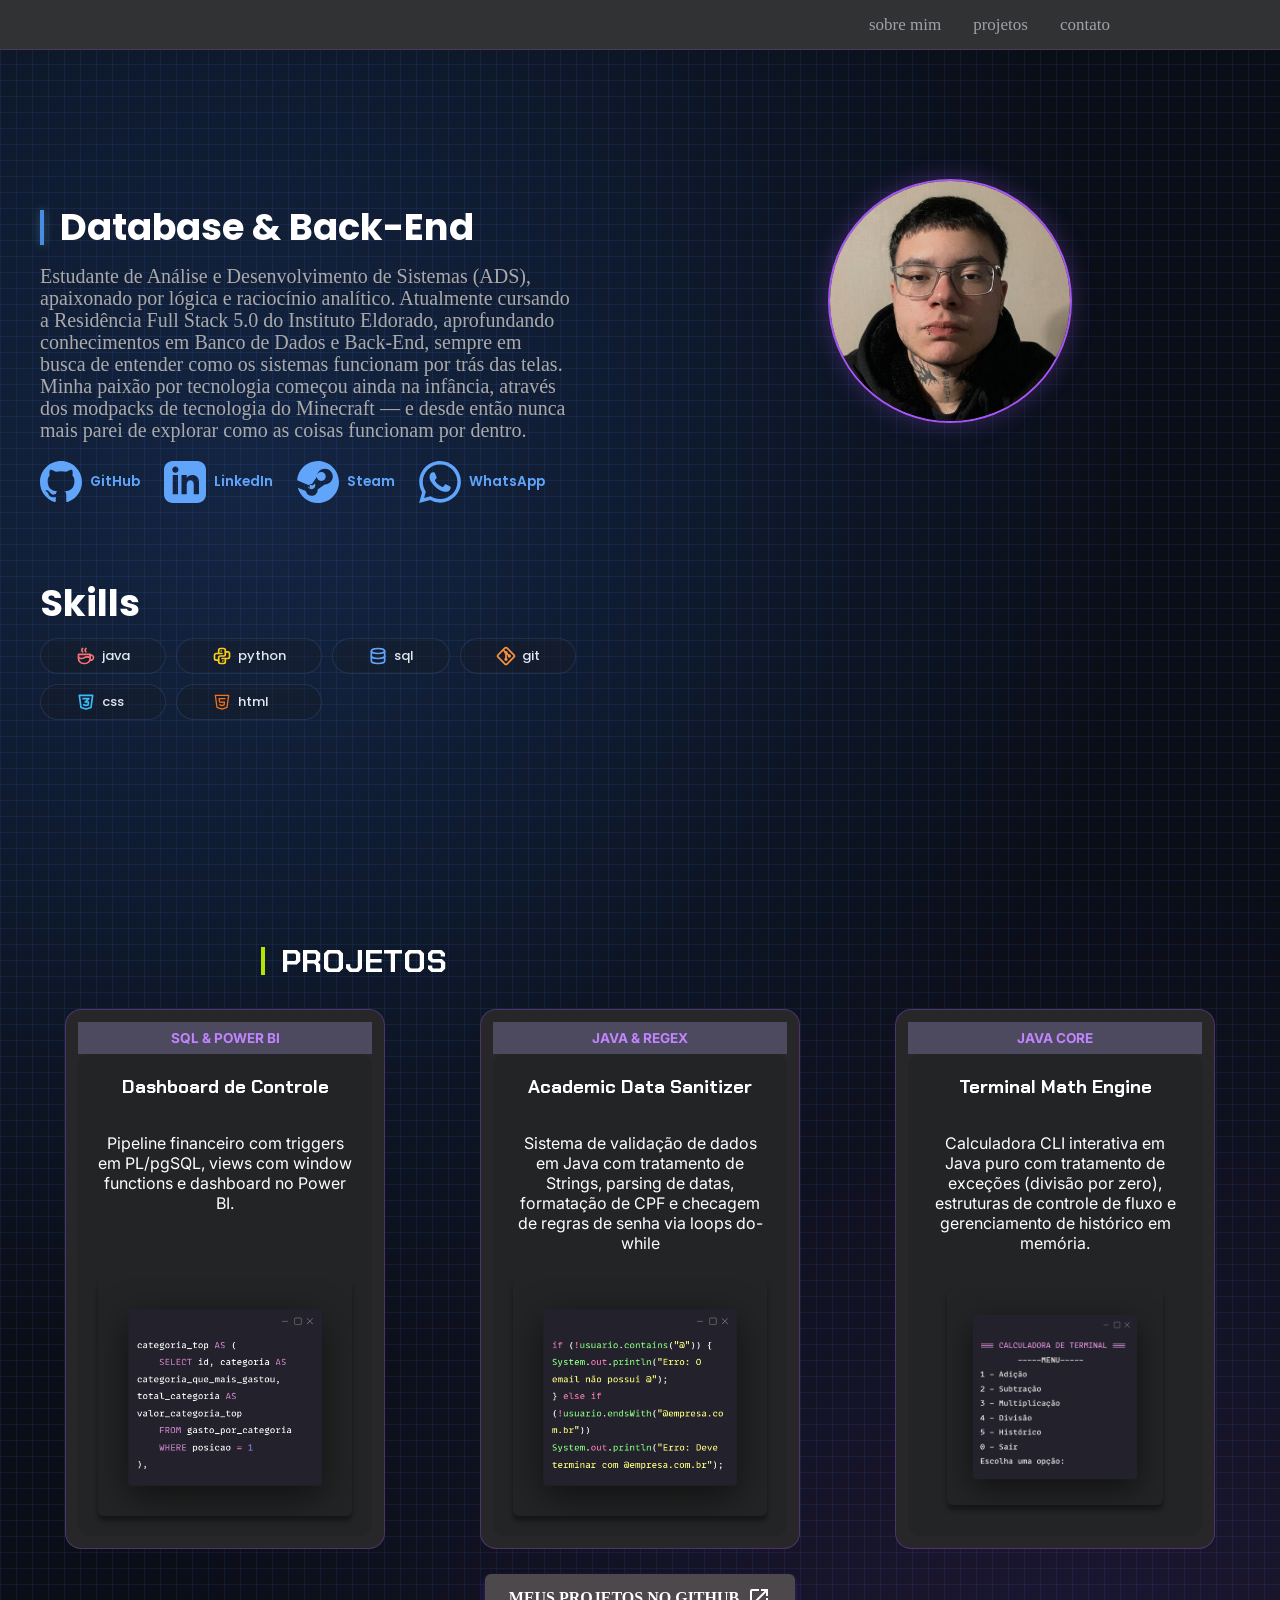
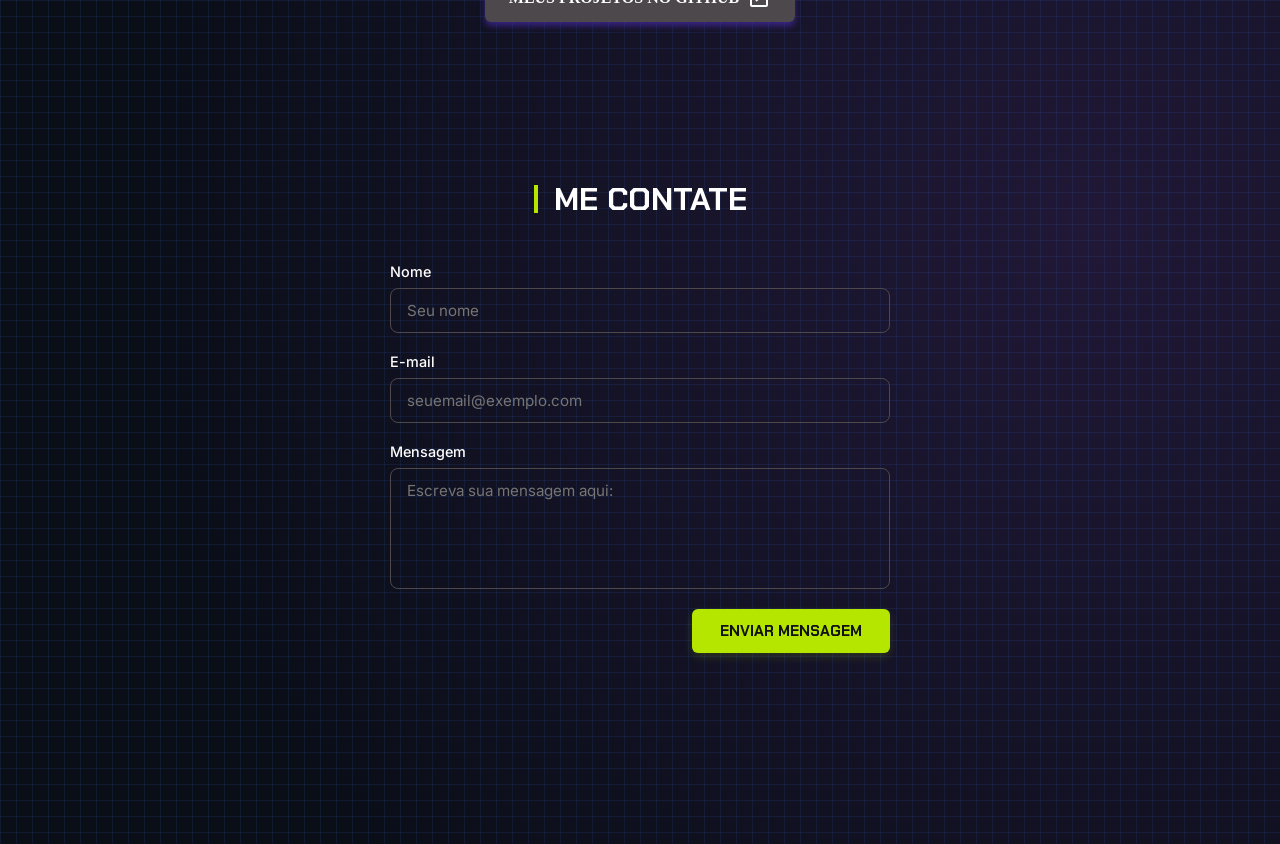
==== index.html @ 0ed7d88e "skillsv2" ====
<!DOCTYPE html>
<html lang="pt-br">

<head>
    <meta charset="UTF-8">
    <link rel="stylesheet" href="index.css">
    <meta name="viewport" content="width=device-width, initial-scale=1.0">
    <title>Portfólio | Sebastian Santa Maria</title>
    <link rel="stylesheet"
        href="https://fonts.googleapis.com/css2?family=Material+Symbols+Outlined:opsz,wght,FILL,GRAD@20..48,100..700,0..1,-50..200" />
</head>

<body>
    <header class="menu">
        <nav class="menu-links">
            <a href="#sobremim" class="menu-item">sobre mim</a>
            <a href="#projetos" class="menu-item">projetos</a>
            <a href="#contato" class="menu-item">contato</a>
        </nav>
    </header>

    <main>
        <section id="sobremim" class="info">
            <div class="subtitulo">
                <h1>Database & Back-End</h1>
                <p class="info-contem">Estudante de Análise e Desenvolvimento de Sistemas (ADS), apaixonado por lógica e
                    raciocínio analítico. Atualmente cursando a Residência Full Stack 5.0 do Instituto Eldorado,
                    aprofundando conhecimentos em Banco de Dados e Back-End, sempre em busca de entender como os
                    sistemas funcionam por trás das telas. Minha paixão por tecnologia começou ainda na infância,
                    através dos modpacks de tecnologia do Minecraft — e desde então nunca mais parei de explorar como as
                    coisas funcionam por dentro.</p>
            </div>

            <div class="redess">
                <a href="https://github.com/sebstt7" target="_blank" class="redes-active">
                    <svg class="icone-redes" viewBox="0 0 24 24" fill="#60a5fa">
                        <path
                            d="M12 0C5.37 0 0 5.37 0 12c0 5.31 3.435 9.795 8.205 11.385.6.105.825-.255.825-.57 0-.285-.015-1.23-.015-2.235-3.015.555-3.795-.735-4.035-1.41-.135-.345-.72-1.41-1.23-1.695-.42-.225-1.02-.78-.015-.795.945-.015 1.62.87 1.845 1.23 1.08 1.815 2.805 1.305 3.495.99.105-.78.42-1.305.765-1.605-2.67-.3-5.46-1.335-5.46-5.925 0-1.305.465-2.385 1.23-3.225-.12-.3-.54-1.53.12-3.18 0 0 1.005-.315 3.3 1.23.96-.27 1.98-.405 3-.405s2.04.135 3 .405c2.295-1.56 3.3-1.23 3.3-1.23.66 1.65.24 2.88.12 3.18.765.84 1.23 1.905 1.23 3.225 0 4.605-2.805 5.625-5.475 5.925.435.375.81 1.095.81 2.22 0 1.605-.015 2.895-.015 3.3 0 .315.225.69.825.57A12.02 12.02 0 0024 12c0-6.63-5.37-12-12-12z" />
                    </svg>
                    <span>GitHub</span>
                </a>

                <a href="https://www.linkedin.com/in/sebstt7/" target="_blank" class="redes">
                    <svg class="icone-redes" viewBox="0 0 24 24" fill="#60a5fa">
                        <path
                            d="M19 0h-14c-2.761 0-5 2.239-5 5v14c0 2.761 2.239 5 5 5h14c2.762 0 5-2.239 5-5v-14c0-2.761-2.238-5-5-5zm-11 19h-3v-11h3v11zm-1.5-12.268c-.966 0-1.75-.79-1.75-1.764s.784-1.764 1.75-1.764 1.75.79 1.75 1.764-.783 1.764-1.75 1.764zm13.5 12.268h-3v-5.604c0-3.368-4-3.113-4 0v5.604h-3v-11h3v1.765c1.396-2.586 7-2.777 7 2.476v6.759z" />
                    </svg>
                    <span>LinkedIn</span>
                </a>

                <a href="https://steamcommunity.com/id/sebstt7/" target="_blank" class="redes">
                    <svg class="icone-redes" viewBox="0 0 24 24" fill="#60a5fa">
                        <path <path
                            d="M11.979 0C5.678 0 .511 4.86.022 11.037l6.432 2.658c.545-.371 1.203-.59 1.912-.59.063 0 .125.004.188.006l2.861-4.142V8.91c0-2.495 2.028-4.524 4.524-4.524 2.494 0 4.524 2.029 4.524 4.524s-2.03 4.524-4.524 4.524h-.105l-4.076 2.911c0 .052.005.105.005.159 0 1.875-1.515 3.396-3.39 3.396-1.635 0-3.016-1.173-3.331-2.727L.436 15.27C1.862 20.307 6.486 24 11.979 24c6.627 0 12-5.373 12-12s-5.373-12-12-12zm-4.512 15.228l-1.433-.593c.272.58.744 1.034 1.341 1.28 1.157.477 2.483-.068 2.96-1.226.241-.582.217-1.223-.021-1.772l-.001.001c-.328.468-.838.804-1.428.928-.589.124-1.198-.013-1.688-.363-.122.58-.024 1.21.27 1.745zm8.957-6.318c0-1.41-1.144-2.554-2.554-2.554s-2.554 1.144-2.554 2.554 1.144 2.554 2.554 2.554 2.554-1.144 2.554-2.554z" />
                    </svg>
                    <span>Steam</span>
                </a>

                <a href="https://wa.me/5551989930416?text=Ol%C3%A1!%20Vi%20seu%20portf%C3%B3lio%20e%20gostaria%20de%20conversar"
                    target="_blank" class="redes">
                    <svg class="icone-redes" viewBox="0 0 24 24" fill="#60a5fa">
                        <path
                            d="M.057 24l1.687-6.163c-1.041-1.804-1.588-3.849-1.587-5.946.003-6.556 5.338-11.891 11.893-11.891 3.181.001 6.167 1.24 8.413 3.488 2.245 2.248 3.481 5.236 3.48 8.414-.003 6.557-5.338 11.892-11.893 11.892-1.99-.001-3.951-.5-5.688-1.448l-6.305 1.654zm6.597-3.807c1.676.995 3.276 1.591 5.392 1.592 5.448 0 9.886-4.434 9.889-9.885.002-5.462-4.415-9.89-9.881-9.892-5.452 0-9.887 4.434-9.889 9.884-.001 2.225.651 3.891 1.746 5.634l-.999 3.648 3.742-.981zm11.387-5.464c-.074-.124-.272-.198-.57-.347-.297-.149-1.758-.868-2.031-.967-.272-.099-.47-.149-.669.149-.198.297-.768.967-.941 1.165-.173.198-.347.223-.644.074-.297-.149-1.255-.462-2.39-1.475-.883-.788-1.48-1.761-1.653-2.059-.173-.297-.018-.458.13-.606.134-.133.297-.347.446-.521.151-.172.2-.296.3-.495.099-.198.05-.372-.025-.521-.075-.148-.669-1.611-.916-2.206-.242-.579-.487-.501-.669-.51l-.57-.01c-.198 0-.52.074-.792.372s-1.04 1.016-1.04 2.479 1.065 2.876 1.213 3.074c.149.198 2.095 3.2 5.076 4.487.709.306 1.263.489 1.694.626.712.226 1.36.194 1.872.118.571-.085 1.758-.719 2.006-1.413.248-.695.248-1.29.173-1.414z" />
                    </svg>
                    <span>WhatsApp</span>
                </a>
            </div>
        </section>

        <section class="perfil-container">
            <img src="img/perfil.jpeg" alt="foto de perfil" class="foto-perfil">
        </section>



        <section class="skills-container">
            <div class="skills-wrapper">
                <h1 class="skills-titulo">Skills</h1>
                <div class="icons-skills">
                    <div class="skill-card">
                        <svg class="icon-skill icon-java" xmlns="http://www.w3.org/2000/svg" width="24" height="24"
                            viewBox="0 0 24 24" fill="none" stroke="currentColor" stroke-width="2"
                            stroke-linecap="round" stroke-linejoin="round">
                            <path stroke="none" d="M0 0h24v24H0z" fill="none" />
                            <path
                                d="M3 14c.83 .642 2.077 1.017 3.5 1c1.423 .017 2.67 -.358 3.5 -1c.83 -.642 2.077 -1.017 3.5 -1c1.423 -.017 2.67 .358 3.5 1" />
                            <path d="M8 3a2.4 2.4 0 0 0 -1 2a2.4 2.4 0 0 0 1 2" />
                            <path d="M12 3a2.4 2.4 0 0 0 -1 2a2.4 2.4 0 0 0 1 2" />
                            <path d="M3 10h14v5a6 6 0 0 1 -6 6h-2a6 6 0 0 1 -6 -6v-5" />
                            <path d="M16.746 16.726a3 3 0 1 0 .252 -5.555" />
                        </svg>
                        <span class="skill-nome">java</span>
                    </div>

                    <div class="skill-card">
                        <svg class="icon-skill icon-python" xmlns="http://www.w3.org/2000/svg" width="24" height="24"
                            viewBox="0 0 24 24" fill="none" stroke="currentColor" stroke-width="2"
                            stroke-linecap="round" stroke-linejoin="round">
                            <path stroke="none" d="M0 0h24v24H0z" fill="none" />
                            <path d="M12 9h-7a2 2 0 0 0 -2 2v4a2 2 0 0 0 2 2h3" />
                            <path d="M12 15h7a2 2 0 0 0 2 -2v-4a2 2 0 0 0 -2 -2h-3" />
                            <path
                                d="M8 9v-4a2 2 0 0 1 2 -2h4a2 2 0 0 1 2 2v5a2 2 0 0 1 -2 2h-4a2 2 0 0 0 -2 2v5a2 2 0 0 0 2 2h4a2 2 0 0 0 2 -2v-4" />
                            <path d="M11 6l0 .01" />
                            <path d="M13 18l0 .01" />
                        </svg>
                        <span class="skill-nome">python</span>
                    </div>

                    <div class="skill-card">
                        <svg class="icon-skill icon-sql" xmlns="http://www.w3.org/2000/svg" width="24" height="24"
                            viewBox="0 0 24 24" fill="none" stroke="currentColor" stroke-width="2"
                            stroke-linecap="round" stroke-linejoin="round">
                            <path stroke="none" d="M0 0h24v24H0z" fill="none" />
                            <path d="M4 6a8 3 0 1 0 16 0a8 3 0 1 0 -16 0" />
                            <path d="M4 6v6a8 3 0 0 0 16 0v-6" />
                            <path d="M4 12v6a8 3 0 0 0 16 0v-6" />
                        </svg>
                        <span class="skill-nome">sql</span>
                    </div>

                    <div class="skill-card">
                        <svg class="icon-skill icon-git" xmlns="http://www.w3.org/2000/svg" width="24" height="24"
                            viewBox="0 0 24 24" fill="none" stroke="currentColor" stroke-width="2"
                            stroke-linecap="round" stroke-linejoin="round">
                            <path stroke="none" d="M0 0h24v24H0z" fill="none" />
                            <path d="M15 12a1 1 0 1 0 2 0a1 1 0 1 0 -2 0" />
                            <path d="M11 8a1 1 0 1 0 2 0a1 1 0 1 0 -2 0" />
                            <path d="M11 16a1 1 0 1 0 2 0a1 1 0 1 0 -2 0" />
                            <path d="M12 15v-6" />
                            <path d="M15 11l-2 -2" />
                            <path d="M11 7l-1.9 -1.9" />
                            <path
                                d="M13.446 2.6l7.955 7.954a2.045 2.045 0 0 1 0 2.892l-7.955 7.955a2.045 2.045 0 0 1 -2.892 0l-7.955 -7.955a2.045 2.045 0 0 1 0 -2.892l7.955 -7.955a2.045 2.045 0 0 1 2.892 0" />
                        </svg>
                        <span class="skill-nome">git</span>
                    </div>

                    <div class="skill-card">
                        <svg class="icon-skill icon-css" xmlns="http://www.w3.org/2000/svg" width="24" height="24"
                            viewBox="0 0 24 24" fill="none" stroke="currentColor" stroke-width="2"
                            stroke-linecap="round" stroke-linejoin="round">
                            <path stroke="none" d="M0 0h24v24H0z" fill="none" />
                            <path d="M20 4l-2 14.5l-6 2l-6 -2l-2 -14.5l16 0" />
                            <path d="M8.5 8h7l-4.5 4h4l-.5 3.5l-2.5 .75l-2.5 -.75l-.1 -.5" />
                        </svg>
                        <span class="skill-nome">css</span>
                    </div>

                    <div class="skill-card">
                        <svg class="icon-skill icon-html" xmlns="http://www.w3.org/2000/svg" width="24" height="24"
                            viewBox="0 0 24 24" fill="none" stroke="currentColor" stroke-width="1.5"
                            stroke-linecap="round" stroke-linejoin="round">
                            <path stroke="none" d="M0 0h24v24H0z" fill="none" />
                            <path d="M20 4l-2 14.5l-6 2l-6 -2l-2 -14.5l16 0" />
                            <path d="M15.5 8h-7l.5 4h6l-.5 3.5l-2.5 .75l-2.5 -.75l-.1 -.5" />
                        </svg>
                        <span class="skill-nome">html</span>
                    </div>
                </div>
            </div>
            </div>
        </section>

    </main>

    <section class="Titulo-total">
        <h2 id="projetos">projetos</h2>
        <section class="Titulo-total">




            <div class="cards-container">

                <div class="card-projeto" tabindex="0">
                    <div class="card-topo">
                        <span class="card-titulo-topo">SQL & POWER BI</span>
                    </div>
                    <div class="card-corpo">
                        <h3>Dashboard de Controle</h3>
                        <p>Pipeline financeiro com triggers em PL/pgSQL, views com window functions e dashboard no Power
                            BI.</p>
                        <img src="img/projeto-sql.png" alt="SQL & Power BI" class="img-card-corpo img-sql">
                    </div>
                </div>

                <div class="card-projeto" tabindex="0">
                    <div class="card-topo">
                        <span class="card-titulo-topo">JAVA & REGEX</span>
                    </div>

                    <div class="card-corpo">
                        <h3>Academic Data Sanitizer</h3>
                        <p>Sistema de validação de dados em Java com tratamento de Strings, parsing de datas, formatação
                            de CPF e checagem de regras de senha via loops do-while</p>
                        <img src="img/javaa.png" alt="cadastro" class="img-card-corpo img-cadastro">
                    </div>
                </div>

                <div class="card-projeto" tabindex="0">
                    <div class="card-topo">
                        <span class="card-titulo-topo">JAVA CORE</span>
                    </div>
                    <div class="card-corpo">
                        <h3>Terminal Math Engine</h3>
                        <p>Calculadora CLI interativa em Java puro com tratamento de exceções (divisão por zero),
                            estruturas de controle de fluxo e gerenciamento de histórico em memória.</p>
                        <img src="img/calculadora.png" alt="Calculadora" class="img-card-corpo img-java">
                    </div>
                </div>
            </div>

            <div class="proGit">
                <a href="https://github.com/sebstt7?tab=repositories" target="_blank">
                    MEUS PROJETOS NO GITHUB
                    <span class="material-symbols-outlined">open_in_new</span>
                </a>
            </div>

            <section class="contato-container">
                <div class="titulo-contato">
                    <h2 id="contato">ME CONTATE</h2>
                </div>
                <form action="https://formspree.io/f/xgawqdew" method="post" class="form-contato">
                    <div class="campo">
                        <label for="nome">Nome</label>
                        <input type="text" id="nome" name="nome" placeholder="Seu nome" required>
                    </div>

                    <div class="campo">
                        <label for="email">E-mail</label>
                        <input type="email" id="email" name="email" placeholder="seuemail@exemplo.com" required>
                    </div>

                    <div class="campo">
                        <label for="mensagem">Mensagem</label>
                        <textarea name="mensagem" id="mensagem" rows="5" placeholder="Escreva sua mensagem aqui: "
                            required></textarea>
                    </div>
                    <button type="submit" class="bnt-enviar">ENVIAR MENSAGEM</button>
                </form>
            </section>
</body>

</html>
---- index.css ----
@import url('https://fonts.googleapis.com/css2?family=Syne+Mono&display=swap');
@import url('https://fonts.googleapis.com/css2?family=Chakra+Petch:wght@700&display=swap');
@import url('https://fonts.googleapis.com/css2?family=Inter:wght@300;400;500;700&display=swap');
@import url('https://fonts.googleapis.com/css2?family=Poppins:wght@300;400;500;600;700&display=swap');


html {
  scroll-behavior: smooth;
}

body {
  background: #0a0e17;
  background-image:
    linear-gradient(rgba(59, 130, 246, 0.10) 1px, transparent 1px),
    linear-gradient(90deg, rgba(59, 130, 246, 0.10) 1px, transparent 1px),
    radial-gradient(circle at 20% 20%, rgba(59, 130, 246, 0.20) 0%, transparent 40%),
    radial-gradient(circle at 85% 75%, rgba(168, 85, 247, 0.14) 0%, transparent 45%);
  background-size: 16px 16px, 16px 16px, cover, cover;
}


/*  NAVBAR / MENU */
.menu {
  width: 100%;
  height: 50px;
  background-color: #313233;
  backdrop-filter: blur(8px);
  border-bottom: 1px solid #a855f733;
  display: flex;
  align-items: center;
  justify-content: flex-end;
  padding-right: 170px;
  box-sizing: border-box;
  position: fixed;
  top: 0;
  left: 0;
  z-index: 1000;
}

.menu-links {
  display: flex;
  gap: 32px;
}

.menu-item {
  color: #a1a1aa;
  text-decoration: none;
  font-size: 17px;
  font-weight: 500;
  transition: color 0.2s ease;
}

.menu-item:hover {
  color: #b4e600;
}

/* INFORMAÇÕES */
.info {
  grid-area: info;
}

.subtitulo {
  display: flex;
  flex-direction: column;
  align-items: flex-start;
  text-align: left;
  color: #ffffff;
}

#sobremim {
  scroll-margin-top: 200px;
}

.subtitulo h1 {
  margin-top: 20px;
  margin-bottom: 0;
  font-family: 'Poppins', sans-serif;
  font-size: 2.3rem;
  display: flex;
  align-items: center;
  gap: 16px;
  font-weight: 700;
}

.subtitulo h1::before {
  content: '';
  display: inline-block;
  width: 4px;
  height: 35px;
  background-color: #478ce6;
  box-shadow: 0 0 10px #80d8ee66;
}

main {
  max-width: 1200px;
  margin: 179px auto 0 auto;
  padding: 0 20px;
  display: grid;
  grid-template-columns: 1fr 1fr;
  grid-template-areas: 
  "info    foto"
  "redess    redess"
  "skills    skills";
  gap: 15px 40px;
  align-items: start;
}

.info-contem {
  margin-top: 10px;
  margin-bottom: 0;
  font-size: 20px;
  line-height: 1.1;
  max-width: 530px;
  color: #aaaaaa;
}

/* Redes Sociais */
.redess {
  grid-area: redess;
  display: flex;
  gap: 24px;
  margin-top: 20px;
  padding-left: 0;
}

.perfil-container {
  grid-area: foto;
  margin-top: 0;
  padding-left: 0;
  display: flex;
  justify-content: center;
}

.foto-perfil {
  width: 240px;
  height: 240px;
  object-fit: cover;
  border-radius: 50%;
  border: 2px solid #a855f7;
  margin-bottom: 0;
  box-shadow: 0 0 25px #a855f74d;
  transition: transform 0.3s ease, box-shadow 0.3s ease;
}

.foto-perfil:hover {
  transform: scale(1.05);
  box-shadow: 0 0 30px #c7933373;
  border-color: #b4e600;
}

.redes,
.redes-active {
  display: flex;
  flex-direction: row;
  align-items: center;
  justify-content: center;
  text-decoration: none;
  gap: 8px;
  color: #60a5fa;
  font-family: 'Poppins', sans-serif;
  font-size: 0.85rem;
  transition: color 0.2s ease, transform 0.2s ease;
  font-weight: 600;
}

.redes:hover,
.redes-active:hover {
  color: #a855f7;
  transform: translateY(-2px);
}

.icone-redes {
  width: 42px;
  height: 42px;
  display: block;
}

/* 4. SEÇÃO SKILLS*/
.skills-container {
  grid-area: skills;
  display: flex;
  justify-content: flex-start;
  margin-top: 40px;
}

.skills-wrapper {
  display: flex;
  flex-direction: column;
  align-items: flex-start;
}

.skills-titulo {
  font-family: 'Poppins', monospace;
  font-size: 2.3rem;
  color: #ffffff;
  margin-bottom: 2px;
  margin-top: 2px;
}

.icons-skills {
  display: grid;
  grid-template-columns: repeat(4, auto);
  gap: 10px;
  align-items: center;
  margin-top: 5px;
}

.skill-card {
  display: flex;
  align-items: center;
  gap: 6px;
  background-color: #1a1b234f;
  border: 1px solid rgba(96, 165, 250, 0.15);
  border-radius: 999px;
  padding: 7px 35px;
  box-sizing: border-box;
  transition: transform 0.25s ease, border-color 0.25s ease;
}

.skill-card:hover {

  transform: translateY(-3px);
  border-color: #60a5fa;
  cursor: pointer;
}

.skill-nome {

  font-size: 13px;
  color: #e2e8f0;
  font-family:'Poppins', sans-serif;
  font-weight: 500;
}

.skill-card:hover {
  transform: translateY(-3px);
  border-color: #60a5fa;
  cursor: pointer;
}

.icon-skill {
  width: 20px;
  height: 20px;
}

.icon-java { color: #f87171; }
.icon-python { color: #facc15; }
.icon-sql { color: #60a5fa; }
.icon-git { color: #fb923c; }
.icon-css { color: #38bdf8; }
.icon-html { color: #f97316; }

/*  PROJETOS & CARDS */
#projetos {
  scroll-margin-top: 185px;
  color: #ffffff;
  font-family: 'Chakra Petch', monospace;
  text-transform: uppercase;
  font-size: 2rem;
  margin-top: 220px;
  margin-left: 20%;
  display: flex;
  align-items: center;
  gap: 16px;
}

#projetos::before {
  content: '';
  display: inline-block;
  width: 4px;
  height: 28px;
  background-color: #b4e600;
}

.cards-container {
  display: flex;
  justify-content: center;
  gap: 95px;
  flex-wrap: wrap;
  width: 100%;
}

.card-projeto {
  flex: 1;
  max-width: 320px;
  min-width: 260px;
  min-height: 420px;
  background-color: #27272a;
  border: 1px solid #a855f74d;
  border-radius: 16px;
  padding: 12px;
  box-sizing: border-box;
  display: flex;
  flex-direction: column;
  transition: transform 0.3s ease, box-shadow 0.3s ease;
  cursor: pointer;
  outline: none;
  position: relative;
  z-index: 1;
}

.card-projeto:hover {
  transform: scale(1.08) translateY(-8px);
  z-index: 10;
  border-color: #b4e600;
  box-shadow: 0 15px 30px rgba(0, 0, 0, 0.6), 0 0 15px rgba(121, 121, 121, 0.4);
}

.card-topo {
  width: 100%;
  padding: 8px 12px;
  box-sizing: border-box;
  display: flex;
  align-items: center;
  justify-content: center;
  background-color: #bdaffc41;
}

.card-titulo-topo {
  color: #c084fc;
  font-family: 'Inter', sans-serif;
  font-size: 0.85rem;
  font-weight: 700;
  text-transform: uppercase;
}

.card-corpo {
  background-color: #232425;
  border-radius: 12px;
  padding: 20px;
  flex: 1;
  color: #ffffff;
  font-family: 'Inter', sans-serif;
  display: flex;
  flex-direction: column;
  align-items: center;
  text-align: center;
}

.img-card-corpo {
  display: block;
  margin: 0 auto;
  width: 100px;
}

.img-sql {
  width: 100%;
  max-width: 280px;
  height: auto;
  object-fit: contain;
  display: block;
  margin: 50px auto 0;
  transform: none;
  border-radius: 6px;
  box-shadow: 0 5px 5px rgba(0, 0, 0, 0.4);
}

.img-java {
  width: 85%;
  max-width: 280px;
  height: auto;
  object-fit: contain;
  display: block;
  margin: 20px auto 0;
  transform: none;
  border-radius: 6px;
  box-shadow: 0 5px 5px rgba(0, 0, 0, 0.4);
}

.img-cadastro {
  width: 100% !important;
  max-width: 280px !important;
  height: auto !important;
  object-fit: contain;
  display: block;
  margin: 10px auto 0 auto;
  border-radius: 6px;
  box-shadow: 0 5px 5px rgba(0, 0, 0, 0.4);
  transform: none;
}

.card-corpo h3 {
  margin-top: 0;
  font-family: 'Chakra Petch', sans-serif;
}

/* Botão GitHub dos Projetos */
.proGit {
  display: flex;
  justify-content: center;
  align-items: center;
  height: 80px;
  text-align: center;
  margin-top: 9px;
}

.proGit a {
  display: inline-flex;
  align-items: center;
  gap: 8px;
  padding: 12px 24px;
  background-color: #4d484b;
  color: #ffffff;
  text-decoration: none;
  font-weight: bold;
  border-radius: 6px;
  transition: transform 0.15s ease, background-color 0.15s ease, box-shadow 0.15s ease;
  box-shadow: 0 4px 6px #4b2eb1a8;
  z-index: 20;
}

.proGit a:hover {
  background-color: #b4e6008e;
  transform: translateY(-2px);
  box-shadow: 0 6px 12px rgba(0, 0, 0, 0.15);
}

.proGit a:active {
  transform: translateY(0) scale(0.96);
  box-shadow: 0 2px 4px rgba(0, 0, 0, 0.1);
}

/* SEÇÃO CONTATO e FORMULÁRIO */
.titulo-contato {
  display: flex;
  justify-content: center;
  margin-top: 14%;
  width: 100%;
  margin-left: 0;
}

.titulo-contato h2 {
  font-family: 'Chakra Petch', monospace;
  margin-bottom: 3px;
  color: #ffffff;
  font-size: 2rem;
  display: flex;
  align-items: center;
  gap: 16px;
}

.titulo-contato h2::before {
  content: '';
  display: inline-block;
  width: 4px;
  height: 28px;
  background-color: #b4e600;
}

.contato-container {
  margin-top: 0;
  margin-left: 0;
  transform: translateY(-63px);
  padding-bottom: 80px;
  display: flex;
  flex-direction: column;
  text-align: left;
  align-items: center;
}

.form-contato {
  display: flex;
  flex-direction: column;
  gap: 20px;
  width: 100%;
  max-width: 500px;
  padding: 0 20px;
  margin: 40px;
}

.campo {
  display: flex;
  flex-direction: column;
  gap: 8px;
}

.campo label {
  color: #ffffff;
  font-family: 'Inter', sans-serif;
  font-size: 0.9rem;
  font-weight: 500;
}

.campo input,
.campo textarea {
  width: 100%;
  background-color: transparent;
  border: 1px solid #4d484b;
  border-radius: 8px;
  padding: 12px 16px;
  color: #ffffff;
  font-family: 'Inter', sans-serif;
  font-size: 0.95rem;
  box-sizing: border-box;
  outline: none;
  transition: border-color 0.2s ease, box-shadow 0.2s ease;
}

.campo input:focus,
.campo textarea:focus {
  border-color: #7f00e6;
  box-shadow: 0 0 8px rgba(180, 230, 0, 0.25);
}

.campo textarea {
  resize: none;
}

.bnt-enviar {
  align-self: flex-end;
  padding: 12px 28px;
  background-color: #b4e600;
  color: #121212;
  font-family: 'Chakra Petch', monospace;
  font-size: 0.95rem;
  font-weight: bold;
  border: none;
  border-radius: 6px;
  cursor: pointer;
  transition: transform 0.15s ease, background-color 0.15s ease, box-shadow 0.15s ease;
  box-shadow: 0 4px 10px rgba(180, 230, 0, 0.15);
}

.bnt-enviar:hover {
  background-color: #c8fd00;
  transform: translateY(-2px);
  box-shadow: 0 6px 14px rgba(180, 230, 0, 0.3);
}

.bnt-enviar:active {
  transform: translateY(0) scale(0.97);
}
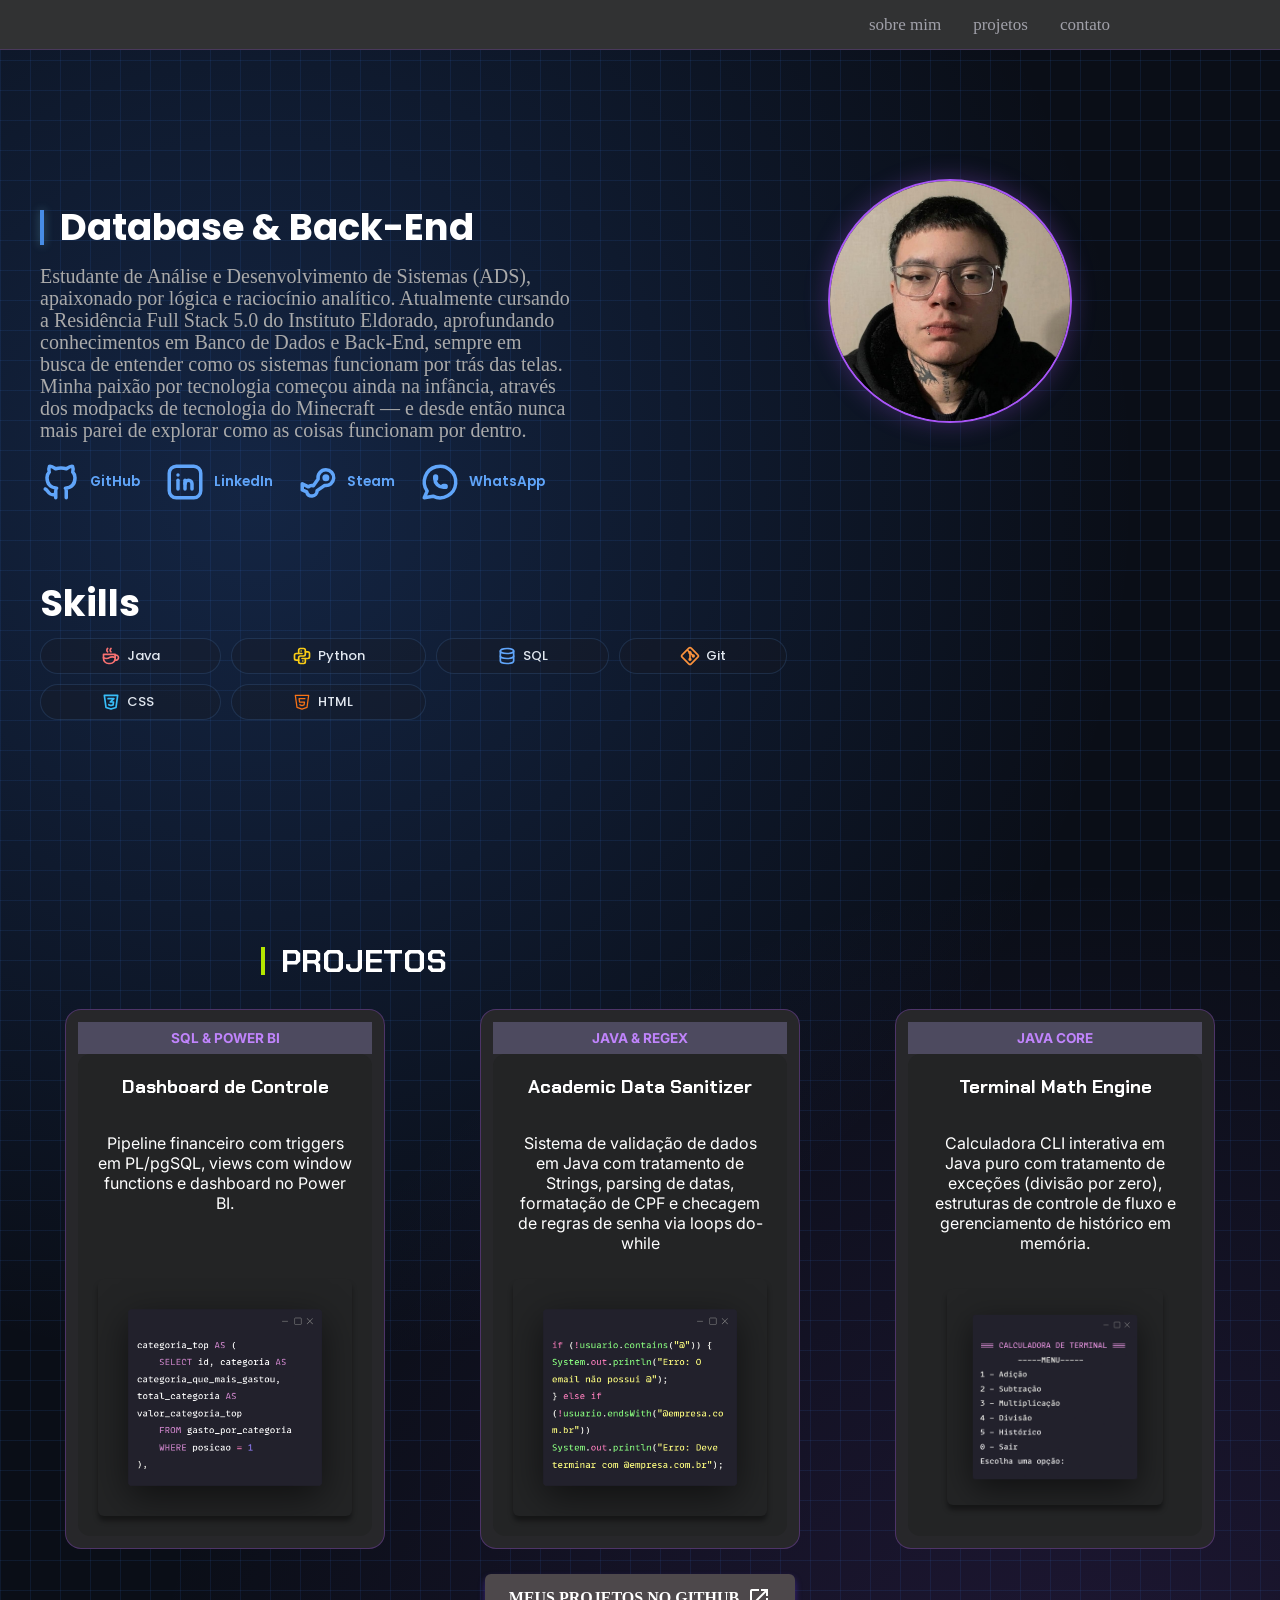
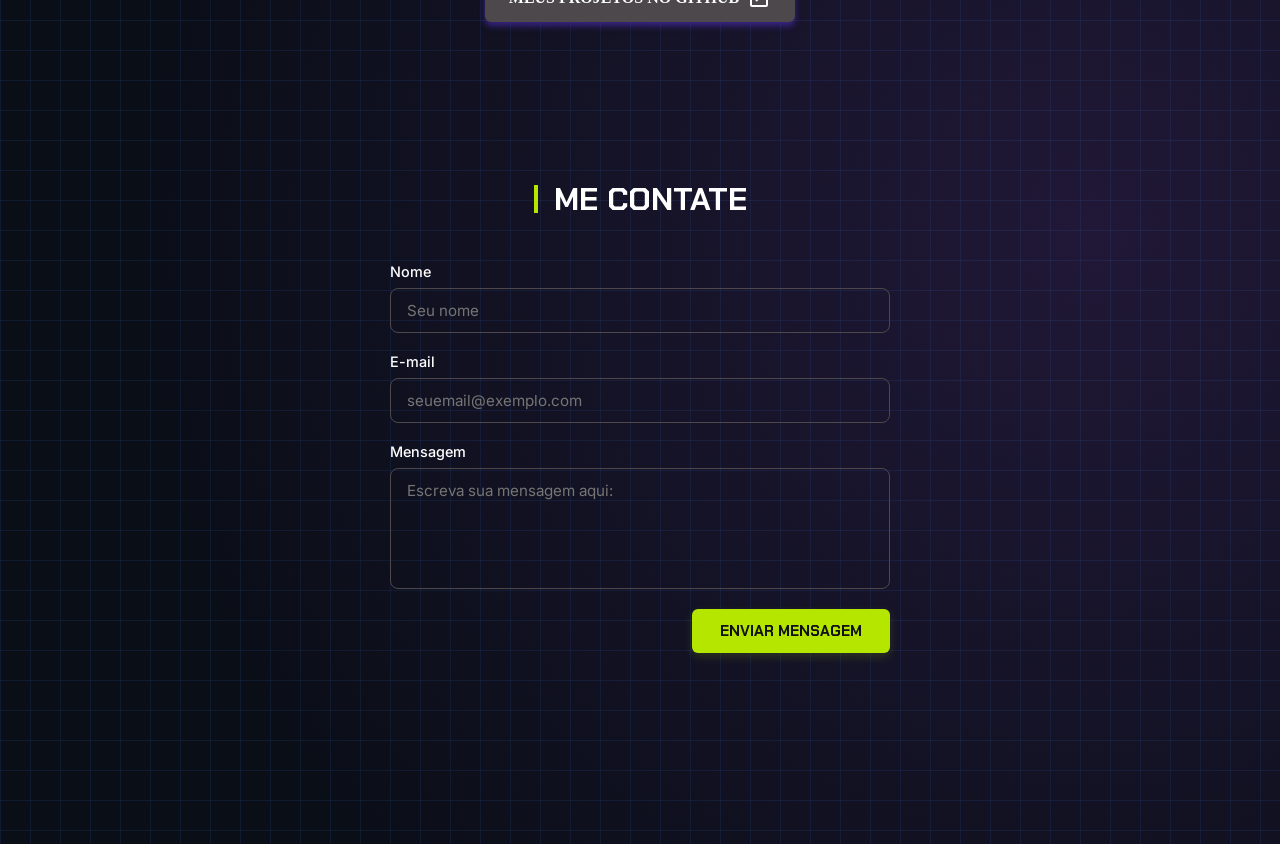
==== commit a21f21c6: "corv4" ====
--- a/index.html
+++ b/index.html
@@ -33,34 +33,52 @@
 
             <div class="redess">
                 <a href="https://github.com/sebstt7" target="_blank" class="redes-active">
-                    <svg class="icone-redes" viewBox="0 0 24 24" fill="#60a5fa">
+                    <svg class="icone-redes" xmlns="http://www.w3.org/2000/svg" width="24" height="24"
+                        viewBox="0 0 24 24" fill="none" stroke="currentColor" stroke-width="2" stroke-linecap="round"
+                        stroke-linejoin="round" class="icon icon-tabler icons-tabler-outline icon-tabler-brand-github">
+                        <path stroke="none" d="M0 0h24v24H0z" fill="none" />
                         <path
-                            d="M12 0C5.37 0 0 5.37 0 12c0 5.31 3.435 9.795 8.205 11.385.6.105.825-.255.825-.57 0-.285-.015-1.23-.015-2.235-3.015.555-3.795-.735-4.035-1.41-.135-.345-.72-1.41-1.23-1.695-.42-.225-1.02-.78-.015-.795.945-.015 1.62.87 1.845 1.23 1.08 1.815 2.805 1.305 3.495.99.105-.78.42-1.305.765-1.605-2.67-.3-5.46-1.335-5.46-5.925 0-1.305.465-2.385 1.23-3.225-.12-.3-.54-1.53.12-3.18 0 0 1.005-.315 3.3 1.23.96-.27 1.98-.405 3-.405s2.04.135 3 .405c2.295-1.56 3.3-1.23 3.3-1.23.66 1.65.24 2.88.12 3.18.765.84 1.23 1.905 1.23 3.225 0 4.605-2.805 5.625-5.475 5.925.435.375.81 1.095.81 2.22 0 1.605-.015 2.895-.015 3.3 0 .315.225.69.825.57A12.02 12.02 0 0024 12c0-6.63-5.37-12-12-12z" />
+                            d="M9 19c-4.3 1.4 -4.3 -2.5 -6 -3m12 5v-3.5c0 -1 .1 -1.4 -.5 -2c2.8 -.3 5.5 -1.4 5.5 -6a4.6 4.6 0 0 0 -1.3 -3.2a4.2 4.2 0 0 0 -.1 -3.2s-1.1 -.3 -3.5 1.3a12.3 12.3 0 0 0 -6.2 0c-2.4 -1.6 -3.5 -1.3 -3.5 -1.3a4.2 4.2 0 0 0 -.1 3.2a4.6 4.6 0 0 0 -1.3 3.2c0 4.6 2.7 5.7 5.5 6c-.6 .6 -.6 1.2 -.5 2v3.5" />
                     </svg>
                     <span>GitHub</span>
                 </a>
 
                 <a href="https://www.linkedin.com/in/sebstt7/" target="_blank" class="redes">
-                    <svg class="icone-redes" viewBox="0 0 24 24" fill="#60a5fa">
+                    <svg class="icone-redes" xmlns="http://www.w3.org/2000/svg" width="24" height="24"
+                        viewBox="0 0 24 24" fill="none" stroke="currentColor" stroke-width="2" stroke-linecap="round"
+                        stroke-linejoin="round"
+                        class="icon icon-tabler icons-tabler-outline icon-tabler-brand-linkedin">
+                        <path stroke="none" d="M0 0h24v24H0z" fill="none" />
+                        <path d="M8 11v5" />
+                        <path d="M8 8v.01" />
+                        <path d="M12 16v-5" />
+                        <path d="M16 16v-3a2 2 0 1 0 -4 0" />
+                        <path d="M3 7a4 4 0 0 1 4 -4h10a4 4 0 0 1 4 4v10a4 4 0 0 1 -4 4h-10a4 4 0 0 1 -4 -4l0 -10" />
+                    </svg>
+                    <span>LinkedIn</span>
+                </a>
+
+                <a href="https://steamcommunity.com/id/sebstt7/" target="_blank" class="redes">
+                    <svg class="icone-redes" xmlns="http://www.w3.org/2000/svg" width="24" height="24"
+                        viewBox="0 0 24 24" fill="none" stroke="currentColor" stroke-width="2" stroke-linecap="round"
+                        stroke-linejoin="round" class="icon icon-tabler icons-tabler-outline icon-tabler-brand-steam">
+                        <path stroke="none" d="M0 0h24v24H0z" fill="none" />
                         <path
-                            d="M19 0h-14c-2.761 0-5 2.239-5 5v14c0 2.761 2.239 5 5 5h14c2.762 0 5-2.239 5-5v-14c0-2.761-2.238-5-5-5zm-11 19h-3v-11h3v11zm-1.5-12.268c-.966 0-1.75-.79-1.75-1.764s.784-1.764 1.75-1.764 1.75.79 1.75 1.764-.783 1.764-1.75 1.764zm13.5 12.268h-3v-5.604c0-3.368-4-3.113-4 0v5.604h-3v-11h3v1.765c1.396-2.586 7-2.777 7 2.476v6.759z" />
-                    </svg>
-                    <span>LinkedIn</span>
-                </a>
-
-                <a href="https://steamcommunity.com/id/sebstt7/" target="_blank" class="redes">
-                    <svg class="icone-redes" viewBox="0 0 24 24" fill="#60a5fa">
-                        <path <path
-                            d="M11.979 0C5.678 0 .511 4.86.022 11.037l6.432 2.658c.545-.371 1.203-.59 1.912-.59.063 0 .125.004.188.006l2.861-4.142V8.91c0-2.495 2.028-4.524 4.524-4.524 2.494 0 4.524 2.029 4.524 4.524s-2.03 4.524-4.524 4.524h-.105l-4.076 2.911c0 .052.005.105.005.159 0 1.875-1.515 3.396-3.39 3.396-1.635 0-3.016-1.173-3.331-2.727L.436 15.27C1.862 20.307 6.486 24 11.979 24c6.627 0 12-5.373 12-12s-5.373-12-12-12zm-4.512 15.228l-1.433-.593c.272.58.744 1.034 1.341 1.28 1.157.477 2.483-.068 2.96-1.226.241-.582.217-1.223-.021-1.772l-.001.001c-.328.468-.838.804-1.428.928-.589.124-1.198-.013-1.688-.363-.122.58-.024 1.21.27 1.745zm8.957-6.318c0-1.41-1.144-2.554-2.554-2.554s-2.554 1.144-2.554 2.554 1.144 2.554 2.554 2.554 2.554-1.144 2.554-2.554z" />
+                            d="M16.5 5a4.5 4.5 0 1 1 -.653 8.953l-4.347 3.009l0 .038a3 3 0 0 1 -2.824 3l-.176 0a3 3 0 0 1 -2.94 -2.402l-2.56 -1.098v-3.5l3.51 1.755a2.989 2.989 0 0 1 2.834 -.635l2.727 -3.818a4.5 4.5 0 0 1 4.429 -5.302" />
+                        <path d="M15.5 9.5a1 1 0 1 0 2 0a1 1 0 1 0 -2 0" fill="currentColor" />
                     </svg>
                     <span>Steam</span>
                 </a>
 
                 <a href="https://wa.me/5551989930416?text=Ol%C3%A1!%20Vi%20seu%20portf%C3%B3lio%20e%20gostaria%20de%20conversar"
                     target="_blank" class="redes">
-                    <svg class="icone-redes" viewBox="0 0 24 24" fill="#60a5fa">
+                    <svg class="icone-redes" xmlns="http://www.w3.org/2000/svg" width="24" height="24" viewBox="0 0 24 24" fill="none"
+                        stroke="currentColor" stroke-width="2" stroke-linecap="round" stroke-linejoin="round"
+                        class="icon icon-tabler icons-tabler-outline icon-tabler-brand-whatsapp">
+                        <path stroke="none" d="M0 0h24v24H0z" fill="none" />
+                        <path d="M3 21l1.65 -3.8a9 9 0 1 1 3.4 2.9l-5.05 .9" />
                         <path
-                            d="M.057 24l1.687-6.163c-1.041-1.804-1.588-3.849-1.587-5.946.003-6.556 5.338-11.891 11.893-11.891 3.181.001 6.167 1.24 8.413 3.488 2.245 2.248 3.481 5.236 3.48 8.414-.003 6.557-5.338 11.892-11.893 11.892-1.99-.001-3.951-.5-5.688-1.448l-6.305 1.654zm6.597-3.807c1.676.995 3.276 1.591 5.392 1.592 5.448 0 9.886-4.434 9.889-9.885.002-5.462-4.415-9.89-9.881-9.892-5.452 0-9.887 4.434-9.889 9.884-.001 2.225.651 3.891 1.746 5.634l-.999 3.648 3.742-.981zm11.387-5.464c-.074-.124-.272-.198-.57-.347-.297-.149-1.758-.868-2.031-.967-.272-.099-.47-.149-.669.149-.198.297-.768.967-.941 1.165-.173.198-.347.223-.644.074-.297-.149-1.255-.462-2.39-1.475-.883-.788-1.48-1.761-1.653-2.059-.173-.297-.018-.458.13-.606.134-.133.297-.347.446-.521.151-.172.2-.296.3-.495.099-.198.05-.372-.025-.521-.075-.148-.669-1.611-.916-2.206-.242-.579-.487-.501-.669-.51l-.57-.01c-.198 0-.52.074-.792.372s-1.04 1.016-1.04 2.479 1.065 2.876 1.213 3.074c.149.198 2.095 3.2 5.076 4.487.709.306 1.263.489 1.694.626.712.226 1.36.194 1.872.118.571-.085 1.758-.719 2.006-1.413.248-.695.248-1.29.173-1.414z" />
+                            d="M9 10a.5 .5 0 0 0 1 0v-1a.5 .5 0 0 0 -1 0v1a5 5 0 0 0 5 5h1a.5 .5 0 0 0 0 -1h-1a.5 .5 0 0 0 0 1" />
                     </svg>
                     <span>WhatsApp</span>
                 </a>
@@ -89,7 +107,7 @@
                             <path d="M3 10h14v5a6 6 0 0 1 -6 6h-2a6 6 0 0 1 -6 -6v-5" />
                             <path d="M16.746 16.726a3 3 0 1 0 .252 -5.555" />
                         </svg>
-                        <span class="skill-nome">java</span>
+                        <span class="skill-nome">Java</span>
                     </div>
 
                     <div class="skill-card">
@@ -104,7 +122,7 @@
                             <path d="M11 6l0 .01" />
                             <path d="M13 18l0 .01" />
                         </svg>
-                        <span class="skill-nome">python</span>
+                        <span class="skill-nome">Python</span>
                     </div>
 
                     <div class="skill-card">
@@ -116,7 +134,7 @@
                             <path d="M4 6v6a8 3 0 0 0 16 0v-6" />
                             <path d="M4 12v6a8 3 0 0 0 16 0v-6" />
                         </svg>
-                        <span class="skill-nome">sql</span>
+                        <span class="skill-nome">SQL</span>
                     </div>
 
                     <div class="skill-card">
@@ -133,7 +151,7 @@
                             <path
                                 d="M13.446 2.6l7.955 7.954a2.045 2.045 0 0 1 0 2.892l-7.955 7.955a2.045 2.045 0 0 1 -2.892 0l-7.955 -7.955a2.045 2.045 0 0 1 0 -2.892l7.955 -7.955a2.045 2.045 0 0 1 2.892 0" />
                         </svg>
-                        <span class="skill-nome">git</span>
+                        <span class="skill-nome">Git</span>
                     </div>
 
                     <div class="skill-card">
@@ -144,7 +162,7 @@
                             <path d="M20 4l-2 14.5l-6 2l-6 -2l-2 -14.5l16 0" />
                             <path d="M8.5 8h7l-4.5 4h4l-.5 3.5l-2.5 .75l-2.5 -.75l-.1 -.5" />
                         </svg>
-                        <span class="skill-nome">css</span>
+                        <span class="skill-nome">CSS</span>
                     </div>
 
                     <div class="skill-card">
@@ -155,7 +173,7 @@
                             <path d="M20 4l-2 14.5l-6 2l-6 -2l-2 -14.5l16 0" />
                             <path d="M15.5 8h-7l.5 4h6l-.5 3.5l-2.5 .75l-2.5 -.75l-.1 -.5" />
                         </svg>
-                        <span class="skill-nome">html</span>
+                        <span class="skill-nome">HTML</span>
                     </div>
                 </div>
             </div>
--- a/index.css
+++ b/index.css
@@ -15,7 +15,7 @@
     linear-gradient(90deg, rgba(59, 130, 246, 0.10) 1px, transparent 1px),
     radial-gradient(circle at 20% 20%, rgba(59, 130, 246, 0.20) 0%, transparent 40%),
     radial-gradient(circle at 85% 75%, rgba(168, 85, 247, 0.14) 0%, transparent 45%);
-  background-size: 16px 16px, 16px 16px, cover, cover;
+  background-size: 30px 30px, 30px 30px, cover, cover;
 }
 
 
@@ -212,7 +212,7 @@
   background-color: #1a1b234f;
   border: 1px solid rgba(96, 165, 250, 0.15);
   border-radius: 999px;
-  padding: 7px 35px;
+  padding: 7px 60px;
   box-sizing: border-box;
   transition: transform 0.25s ease, border-color 0.25s ease;
 }
@@ -234,7 +234,7 @@
 
 .skill-card:hover {
   transform: translateY(-3px);
-  border-color: #60a5fa;
+  border-color: #a855f7;
   cursor: pointer;
 }
 
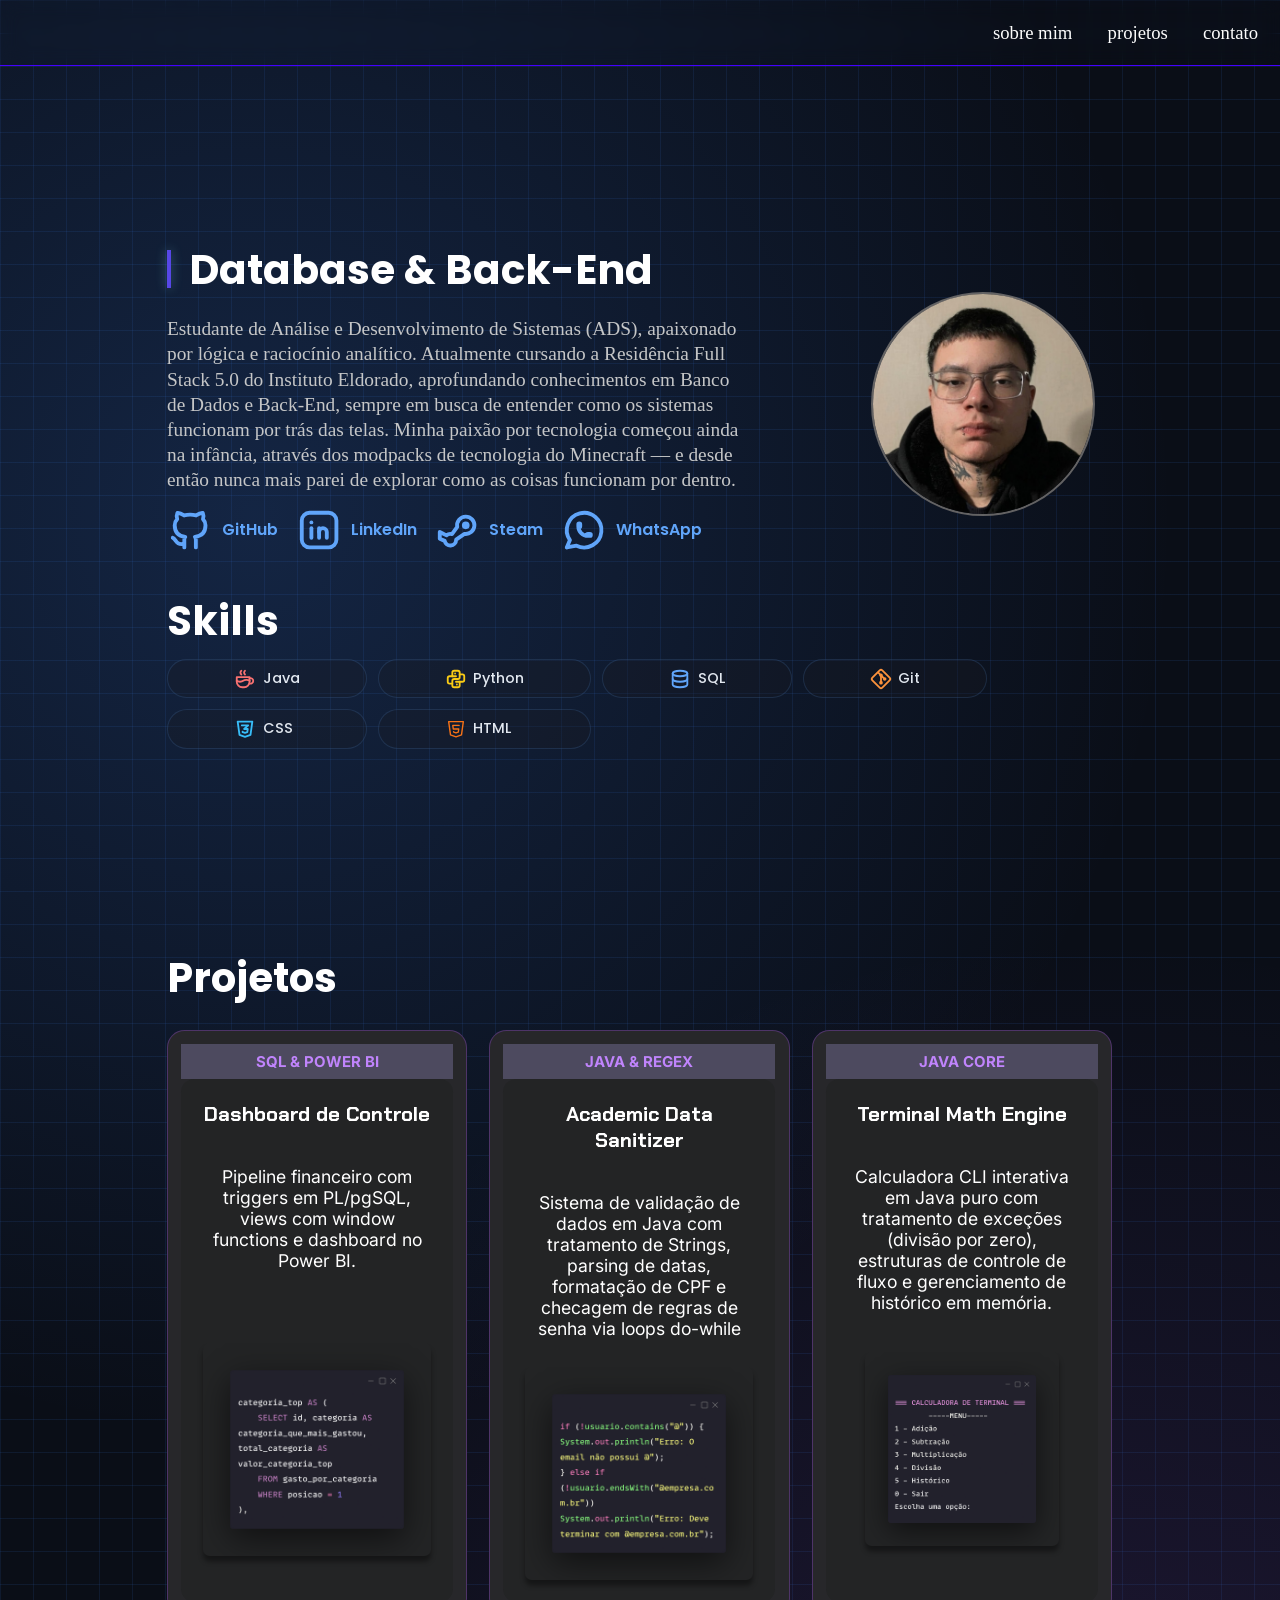
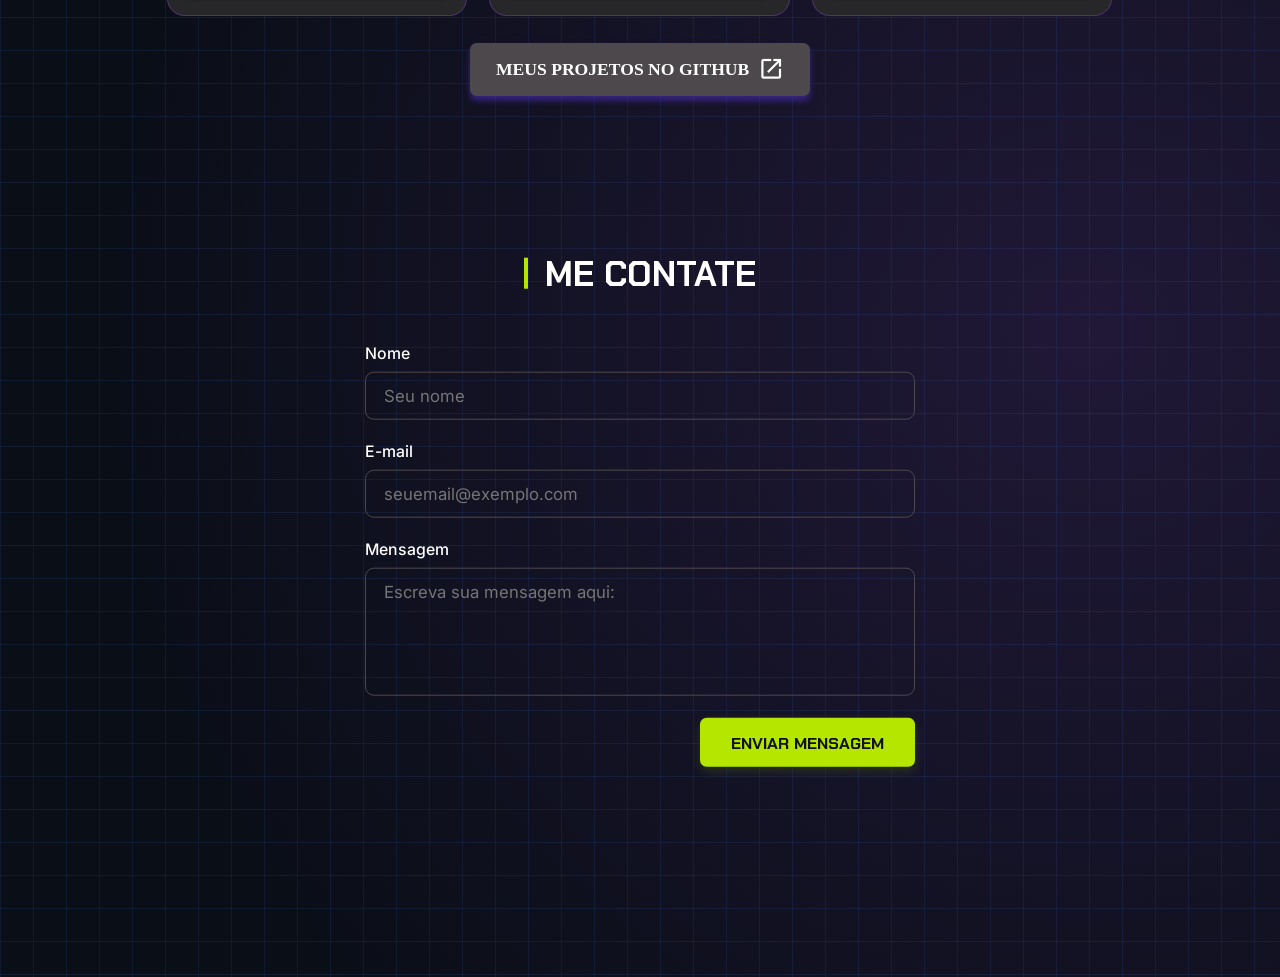
==== commit fec9fc8a: "projetos" ====
--- a/index.html
+++ b/index.html
@@ -183,7 +183,7 @@
     </main>
 
     <section class="Titulo-total">
-        <h2 id="projetos">projetos</h2>
+        <h2 id="projetos">Projetos</h2>
         <section class="Titulo-total">
 
 
--- a/index.css
+++ b/index.css
@@ -3,12 +3,12 @@
 @import url('https://fonts.googleapis.com/css2?family=Inter:wght@300;400;500;700&display=swap');
 @import url('https://fonts.googleapis.com/css2?family=Poppins:wght@300;400;500;600;700&display=swap');
 
-
 html {
   scroll-behavior: smooth;
 }
 
 body {
+  zoom: 1.1;
   background: #0a0e17;
   background-image:
     linear-gradient(rgba(59, 130, 246, 0.10) 1px, transparent 1px),
@@ -18,18 +18,17 @@
   background-size: 30px 30px, 30px 30px, cover, cover;
 }
 
-
-/*  NAVBAR / MENU */
+/* NAVBAR / MENU */
 .menu {
   width: 100%;
-  height: 50px;
-  background-color: #313233;
+  height: 60px;
+  background-color: transparent;
   backdrop-filter: blur(8px);
-  border-bottom: 1px solid #a855f733;
+  border-bottom: 1px solid #4400ff;
   display: flex;
   align-items: center;
   justify-content: flex-end;
-  padding-right: 170px;
+  padding: 0 20px;
   box-sizing: border-box;
   position: fixed;
   top: 0;
@@ -43,15 +42,15 @@
 }
 
 .menu-item {
-  color: #a1a1aa;
+  color: #fcfcfc;
   text-decoration: none;
   font-size: 17px;
-  font-weight: 500;
-  transition: color 0.2s ease;
+  font-weight: 100;
+  transition: color 0.4s ease;
 }
 
 .menu-item:hover {
-  color: #b4e600;
+  color: #a855f7;
 }
 
 /* INFORMAÇÕES */
@@ -68,11 +67,11 @@
 }
 
 #sobremim {
-  scroll-margin-top: 200px;
+  scroll-margin-top: 229px;
 }
 
 .subtitulo h1 {
-  margin-top: 20px;
+  margin-top: 0;
   margin-bottom: 0;
   font-family: 'Poppins', sans-serif;
   font-size: 2.3rem;
@@ -87,65 +86,60 @@
   display: inline-block;
   width: 4px;
   height: 35px;
-  background-color: #478ce6;
+  background-color: #5747e6;
   box-shadow: 0 0 10px #80d8ee66;
 }
 
 main {
-  max-width: 1200px;
-  margin: 179px auto 0 auto;
+  max-width: 900px;
+  margin: 217px auto 0 auto;
   padding: 0 20px;
   display: grid;
-  grid-template-columns: 1fr 1fr;
+  grid-template-columns: 1fr 220px;
   grid-template-areas: 
-  "info    foto"
-  "redess    redess"
-  "skills    skills";
-  gap: 15px 40px;
-  align-items: start;
+    "info    foto"
+    "redess  foto"
+    "skills  skills";
+  gap: 15px 25px;
+  align-items: center;
+  box-sizing: border-box;
 }
 
 .info-contem {
-  margin-top: 10px;
+  margin-top: 15px;
   margin-bottom: 0;
-  font-size: 20px;
-  line-height: 1.1;
-  max-width: 530px;
-  color: #aaaaaa;
+  font-size: 1.10rem;
+  line-height: 1.3;
+  max-width: 520px;
+  color: #c5c6c7;
 }
 
 /* Redes Sociais */
 .redess {
   grid-area: redess;
   display: flex;
-  gap: 24px;
-  margin-top: 20px;
+  gap: 16px;
+  margin-top: 13px;
   padding-left: 0;
 }
 
 .perfil-container {
   grid-area: foto;
-  margin-top: 0;
-  padding-left: 0;
-  display: flex;
-  justify-content: center;
+  display: flex;
+  justify-content: flex-start;
 }
 
 .foto-perfil {
-  width: 240px;
-  height: 240px;
+  width: 200px;
+  height: 200px;
+  border-radius: 50%;
+  border: 2px solid #636263;
   object-fit: cover;
-  border-radius: 50%;
-  border: 2px solid #a855f7;
-  margin-bottom: 0;
-  box-shadow: 0 0 25px #a855f74d;
   transition: transform 0.3s ease, box-shadow 0.3s ease;
 }
 
 .foto-perfil:hover {
-  transform: scale(1.05);
-  box-shadow: 0 0 30px #c7933373;
-  border-color: #b4e600;
+  transform: scale(1.03);
 }
 
 .redes,
@@ -158,7 +152,7 @@
   gap: 8px;
   color: #60a5fa;
   font-family: 'Poppins', sans-serif;
-  font-size: 0.85rem;
+  font-size: 0.90rem;
   transition: color 0.2s ease, transform 0.2s ease;
   font-weight: 600;
 }
@@ -175,12 +169,12 @@
   display: block;
 }
 
-/* 4. SEÇÃO SKILLS*/
+/* SEÇÃO SKILLS */
 .skills-container {
   grid-area: skills;
   display: flex;
   justify-content: flex-start;
-  margin-top: 40px;
+  margin-top: 2px;
 }
 
 .skills-wrapper {
@@ -218,24 +212,16 @@
 }
 
 .skill-card:hover {
-
-  transform: translateY(-3px);
-  border-color: #60a5fa;
-  cursor: pointer;
-}
-
-.skill-nome {
-
-  font-size: 13px;
-  color: #e2e8f0;
-  font-family:'Poppins', sans-serif;
-  font-weight: 500;
-}
-
-.skill-card:hover {
   transform: translateY(-3px);
   border-color: #a855f7;
   cursor: pointer;
+}
+
+.skill-nome {
+  font-size: 13px;
+  color: #e2e8f0;
+  font-family: 'Poppins', sans-serif;
+  font-weight: 500;
 }
 
 .icon-skill {
@@ -250,40 +236,37 @@
 .icon-css { color: #38bdf8; }
 .icon-html { color: #f97316; }
 
-/*  PROJETOS & CARDS */
+/* PROJETOS & CARDS */
 #projetos {
-  scroll-margin-top: 185px;
-  color: #ffffff;
-  font-family: 'Chakra Petch', monospace;
-  text-transform: uppercase;
-  font-size: 2rem;
-  margin-top: 220px;
-  margin-left: 20%;
-  display: flex;
-  align-items: center;
+  scroll-margin-top: 100px;
+  color: #ffffff;
+  font-family: 'Poppins', sans-serif;
+  font-size: 2.3rem;
+  margin: 180px auto 20px auto;
+  max-width: 900px;
+  padding: 0 20px;
+  display: flex;
+  align-items: center;
+  justify-content: flex-start;
   gap: 16px;
-}
-
-#projetos::before {
-  content: '';
-  display: inline-block;
-  width: 4px;
-  height: 28px;
-  background-color: #b4e600;
+  box-sizing: border-box;
 }
 
 .cards-container {
   display: flex;
-  justify-content: center;
-  gap: 95px;
+  justify-content: flex-start; /* Garante alinhamento inicial na mesma reta */
+  gap: 20px;
   flex-wrap: wrap;
   width: 100%;
+  max-width: 900px;
+  margin: 0 auto;
+  padding: 0 20px;
+  box-sizing: border-box;
 }
 
 .card-projeto {
-  flex: 1;
-  max-width: 320px;
-  min-width: 260px;
+  flex: 1 1 260px;
+  max-width: 273px;
   min-height: 420px;
   background-color: #27272a;
   border: 1px solid #a855f74d;
@@ -292,18 +275,19 @@
   box-sizing: border-box;
   display: flex;
   flex-direction: column;
-  transition: transform 0.3s ease, box-shadow 0.3s ease;
+  transition: transform 0.25s ease, border-color 0.25s ease, box-shadow 0.25s ease;
   cursor: pointer;
   outline: none;
   position: relative;
   z-index: 1;
 }
 
+/* Hover padronizado e limpo sem deformar a largura */
 .card-projeto:hover {
-  transform: scale(1.08) translateY(-8px);
+  transform: translateY(-6px);
   z-index: 10;
   border-color: #b4e600;
-  box-shadow: 0 15px 30px rgba(0, 0, 0, 0.6), 0 0 15px rgba(121, 121, 121, 0.4);
+  box-shadow: 0 10px 25px rgba(0, 0, 0, 0.5), 0 0 12px rgba(180, 230, 0, 0.2);
 }
 
 .card-topo {
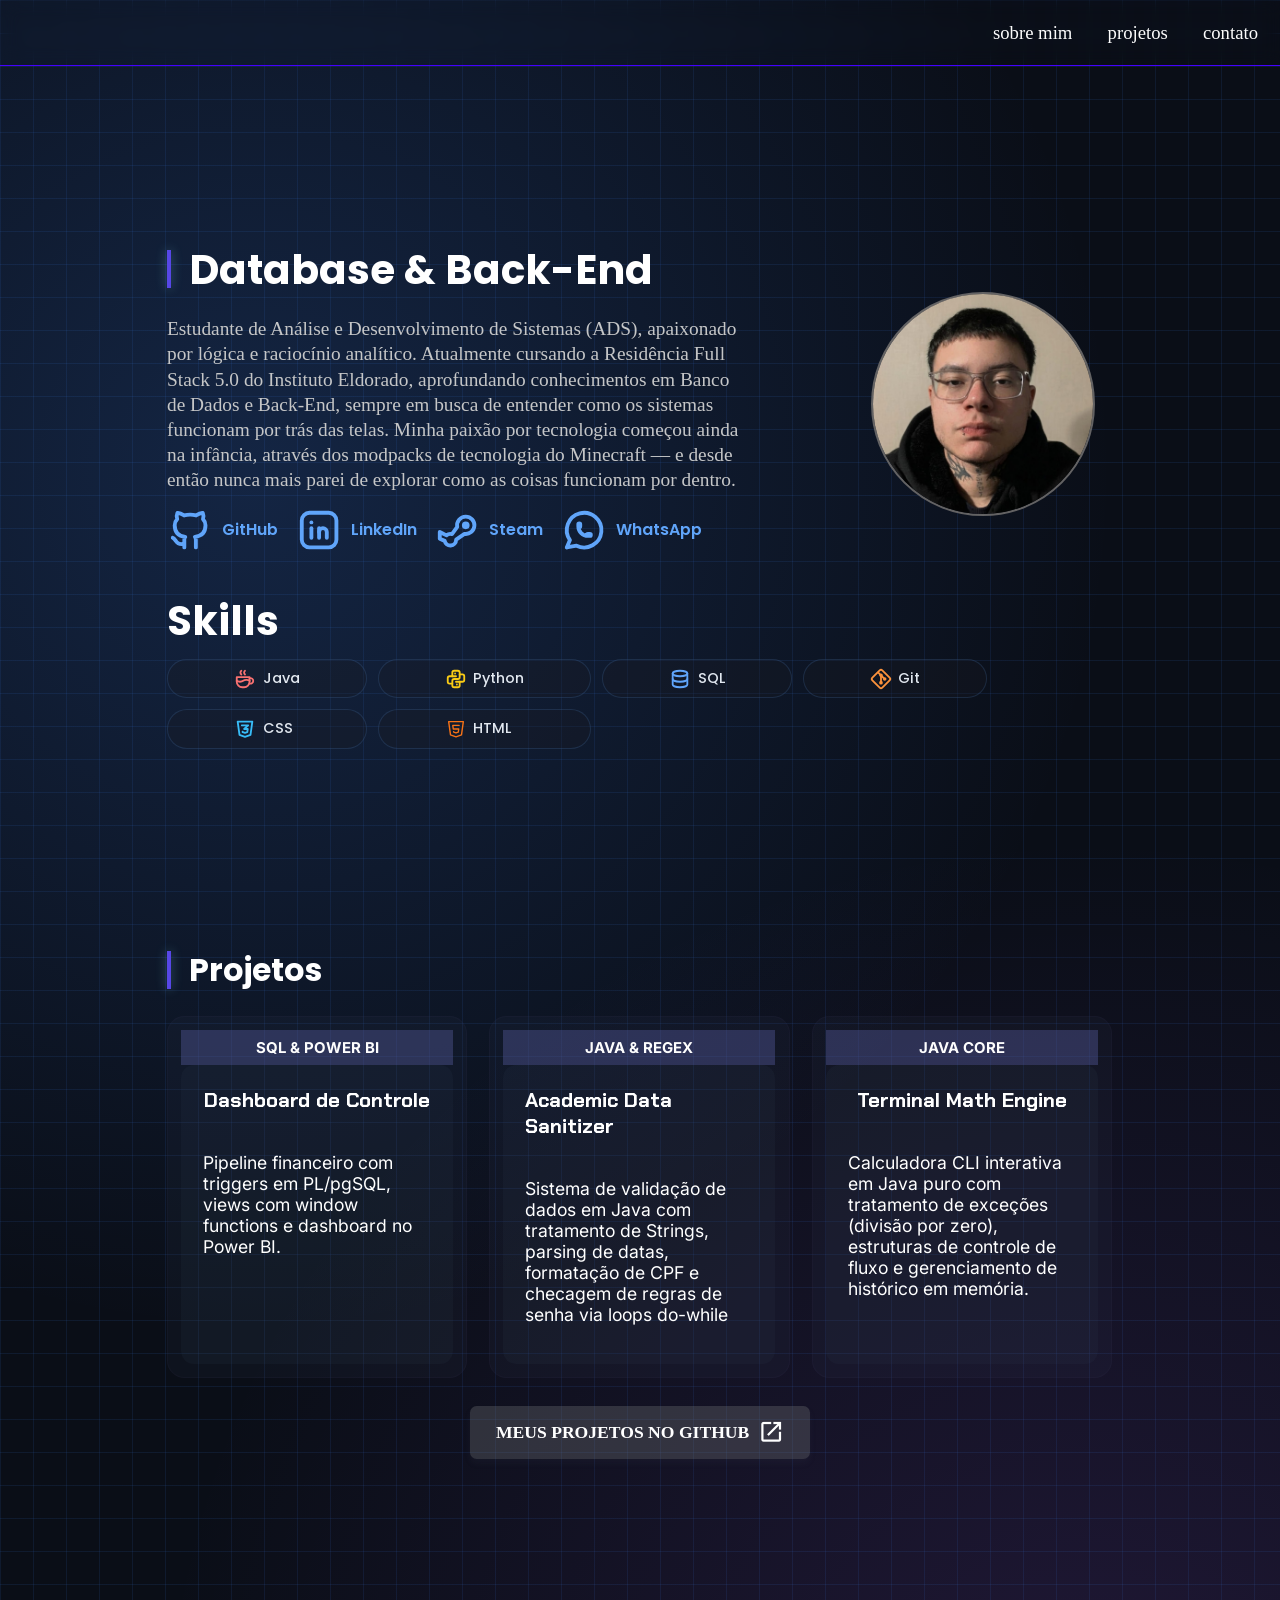
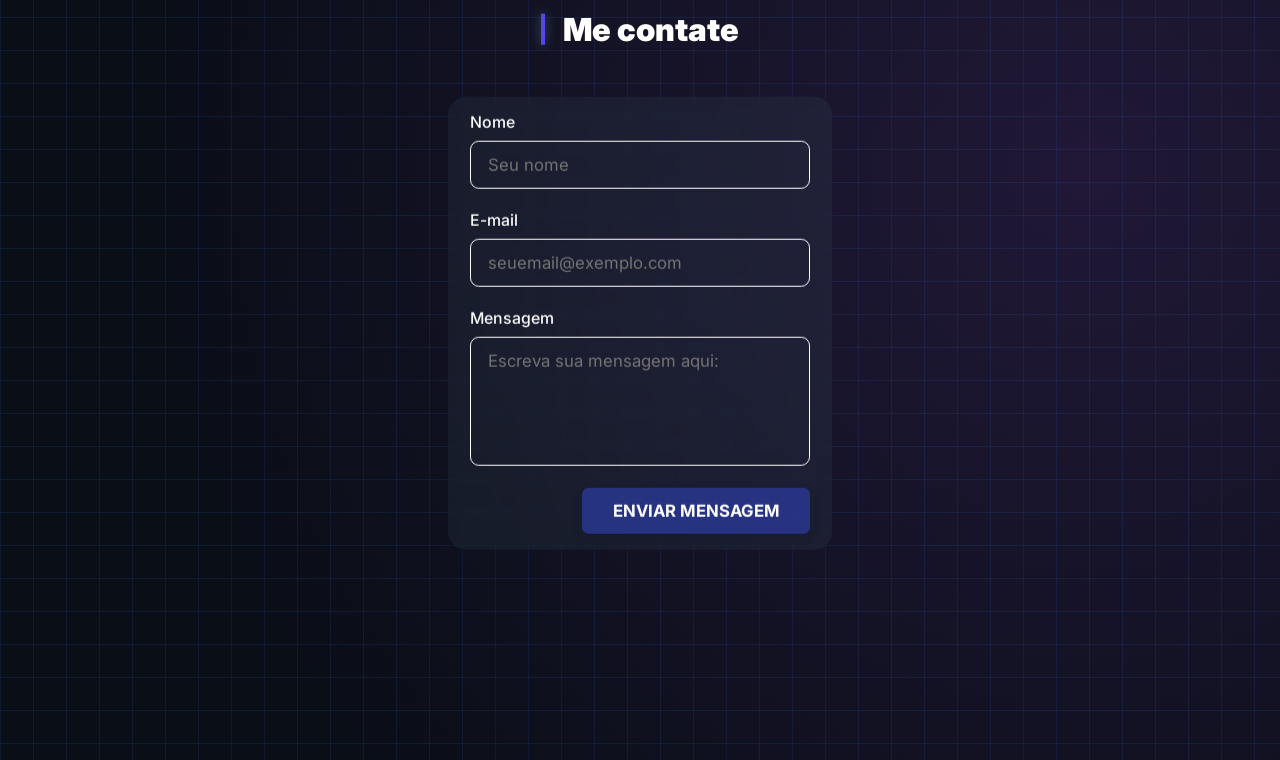
==== commit 280328f1: "v2Final" ====
--- a/index.html
+++ b/index.html
@@ -199,7 +199,7 @@
                         <h3>Dashboard de Controle</h3>
                         <p>Pipeline financeiro com triggers em PL/pgSQL, views com window functions e dashboard no Power
                             BI.</p>
-                        <img src="img/projeto-sql.png" alt="SQL & Power BI" class="img-card-corpo img-sql">
+                    
                     </div>
                 </div>
 
@@ -212,7 +212,7 @@
                         <h3>Academic Data Sanitizer</h3>
                         <p>Sistema de validação de dados em Java com tratamento de Strings, parsing de datas, formatação
                             de CPF e checagem de regras de senha via loops do-while</p>
-                        <img src="img/javaa.png" alt="cadastro" class="img-card-corpo img-cadastro">
+
                     </div>
                 </div>
 
@@ -224,7 +224,7 @@
                         <h3>Terminal Math Engine</h3>
                         <p>Calculadora CLI interativa em Java puro com tratamento de exceções (divisão por zero),
                             estruturas de controle de fluxo e gerenciamento de histórico em memória.</p>
-                        <img src="img/calculadora.png" alt="Calculadora" class="img-card-corpo img-java">
+    
                     </div>
                 </div>
             </div>
@@ -238,7 +238,7 @@
 
             <section class="contato-container">
                 <div class="titulo-contato">
-                    <h2 id="contato">ME CONTATE</h2>
+                    <h2 id="contato">Me contate</h2>
                 </div>
                 <form action="https://formspree.io/f/xgawqdew" method="post" class="form-contato">
                     <div class="campo">
--- a/index.css
+++ b/index.css
@@ -238,10 +238,10 @@
 
 /* PROJETOS & CARDS */
 #projetos {
-  scroll-margin-top: 100px;
+  scroll-margin-top: 190px;
   color: #ffffff;
   font-family: 'Poppins', sans-serif;
-  font-size: 2.3rem;
+  font-size: 1.8rem;
   margin: 180px auto 20px auto;
   max-width: 900px;
   padding: 0 20px;
@@ -252,9 +252,19 @@
   box-sizing: border-box;
 }
 
+#projetos:before {
+  content: '';
+  display: inline-block;
+  width: 4px;
+  height: 35px;
+  background-color: #5747e6;
+  box-shadow: 0 0 10px #80d8ee66;
+}
+
+
 .cards-container {
   display: flex;
-  justify-content: flex-start; /* Garante alinhamento inicial na mesma reta */
+  justify-content: flex-start; 
   gap: 20px;
   flex-wrap: wrap;
   width: 100%;
@@ -267,9 +277,9 @@
 .card-projeto {
   flex: 1 1 260px;
   max-width: 273px;
-  min-height: 420px;
-  background-color: #27272a;
-  border: 1px solid #a855f74d;
+  min-height: auto;
+  background-color: #3c415a1c;
+  border: 1px solid #443c5a1c;
   border-radius: 16px;
   padding: 12px;
   box-sizing: border-box;
@@ -286,8 +296,8 @@
 .card-projeto:hover {
   transform: translateY(-6px);
   z-index: 10;
-  border-color: #b4e600;
-  box-shadow: 0 10px 25px rgba(0, 0, 0, 0.5), 0 0 12px rgba(180, 230, 0, 0.2);
+  border-color: #0a77f34f;
+  box-shadow: 0 10px 25px rgba(75, 109, 116, 0.288), 0 0 12px rgba(180, 230, 0, 0.2);
 }
 
 .card-topo {
@@ -297,11 +307,11 @@
   display: flex;
   align-items: center;
   justify-content: center;
-  background-color: #bdaffc41;
+  background-color: #555a996b;
 }
 
 .card-titulo-topo {
-  color: #c084fc;
+  color: #fdfdfd;
   font-family: 'Inter', sans-serif;
   font-size: 0.85rem;
   font-weight: 700;
@@ -309,7 +319,7 @@
 }
 
 .card-corpo {
-  background-color: #232425;
+  background-color: #3c4b5a1c;
   border-radius: 12px;
   padding: 20px;
   flex: 1;
@@ -318,50 +328,8 @@
   display: flex;
   flex-direction: column;
   align-items: center;
-  text-align: center;
-}
-
-.img-card-corpo {
-  display: block;
-  margin: 0 auto;
-  width: 100px;
-}
-
-.img-sql {
-  width: 100%;
-  max-width: 280px;
-  height: auto;
-  object-fit: contain;
-  display: block;
-  margin: 50px auto 0;
-  transform: none;
-  border-radius: 6px;
-  box-shadow: 0 5px 5px rgba(0, 0, 0, 0.4);
-}
-
-.img-java {
-  width: 85%;
-  max-width: 280px;
-  height: auto;
-  object-fit: contain;
-  display: block;
-  margin: 20px auto 0;
-  transform: none;
-  border-radius: 6px;
-  box-shadow: 0 5px 5px rgba(0, 0, 0, 0.4);
-}
-
-.img-cadastro {
-  width: 100% !important;
-  max-width: 280px !important;
-  height: auto !important;
-  object-fit: contain;
-  display: block;
-  margin: 10px auto 0 auto;
-  border-radius: 6px;
-  box-shadow: 0 5px 5px rgba(0, 0, 0, 0.4);
-  transform: none;
-}
+}
+
 
 .card-corpo h3 {
   margin-top: 0;
@@ -383,18 +351,18 @@
   align-items: center;
   gap: 8px;
   padding: 12px 24px;
-  background-color: #4d484b;
+  background-color: #6e707459;
   color: #ffffff;
   text-decoration: none;
   font-weight: bold;
   border-radius: 6px;
   transition: transform 0.15s ease, background-color 0.15s ease, box-shadow 0.15s ease;
-  box-shadow: 0 4px 6px #4b2eb1a8;
+  box-shadow: 0 4px 6px #3c4b5a1c;
   z-index: 20;
 }
 
 .proGit a:hover {
-  background-color: #b4e6008e;
+  background-color: #3230868e;
   transform: translateY(-2px);
   box-shadow: 0 6px 12px rgba(0, 0, 0, 0.15);
 }
@@ -414,10 +382,11 @@
 }
 
 .titulo-contato h2 {
-  font-family: 'Chakra Petch', monospace;
+  font-family: 'Inter', sans-serif;
+  font-weight: 900;
   margin-bottom: 3px;
   color: #ffffff;
-  font-size: 2rem;
+  font-size: 1.8rem;
   display: flex;
   align-items: center;
   gap: 16px;
@@ -428,7 +397,8 @@
   display: inline-block;
   width: 4px;
   height: 28px;
-  background-color: #b4e600;
+  background-color: #5747e6;
+   box-shadow: 0 0 10px #80d8ee66;
 }
 
 .contato-container {
@@ -443,12 +413,15 @@
 }
 
 .form-contato {
+  background-color: #a5f4fa0c;
+  border-radius: 16px;
+  backdrop-filter: blur(6px);
   display: flex;
   flex-direction: column;
   gap: 20px;
-  width: 100%;
-  max-width: 500px;
-  padding: 0 20px;
+  width: 27%;
+  max-width: 420px;
+  padding: 15px 20px;
   margin: 40px;
 }
 
@@ -469,7 +442,7 @@
 .campo textarea {
   width: 100%;
   background-color: transparent;
-  border: 1px solid #4d484b;
+  border: 1px solid #ffffff;
   border-radius: 8px;
   padding: 12px 16px;
   color: #ffffff;
@@ -482,8 +455,8 @@
 
 .campo input:focus,
 .campo textarea:focus {
-  border-color: #7f00e6;
-  box-shadow: 0 0 8px rgba(180, 230, 0, 0.25);
+  border-color: #0f458b;
+  box-shadow: 0 0 8px #0750b1;
 }
 
 .campo textarea {
@@ -493,22 +466,22 @@
 .bnt-enviar {
   align-self: flex-end;
   padding: 12px 28px;
-  background-color: #b4e600;
-  color: #121212;
-  font-family: 'Chakra Petch', monospace;
+  background-color: #2b3c9ebe;
+  color: #ffffff;
+  font-family: 'Inter', sans-serif;
   font-size: 0.95rem;
   font-weight: bold;
   border: none;
   border-radius: 6px;
   cursor: pointer;
   transition: transform 0.15s ease, background-color 0.15s ease, box-shadow 0.15s ease;
-  box-shadow: 0 4px 10px rgba(180, 230, 0, 0.15);
+  box-shadow: 0 4px 10px rgba(9, 29, 32, 0.15);
 }
 
 .bnt-enviar:hover {
-  background-color: #c8fd00;
+  background-color: #00ecfd4b;
   transform: translateY(-2px);
-  box-shadow: 0 6px 14px rgba(180, 230, 0, 0.3);
+  box-shadow: 0 6px 14px rgba(116, 206, 233, 0.3);
 }
 
 .bnt-enviar:active {
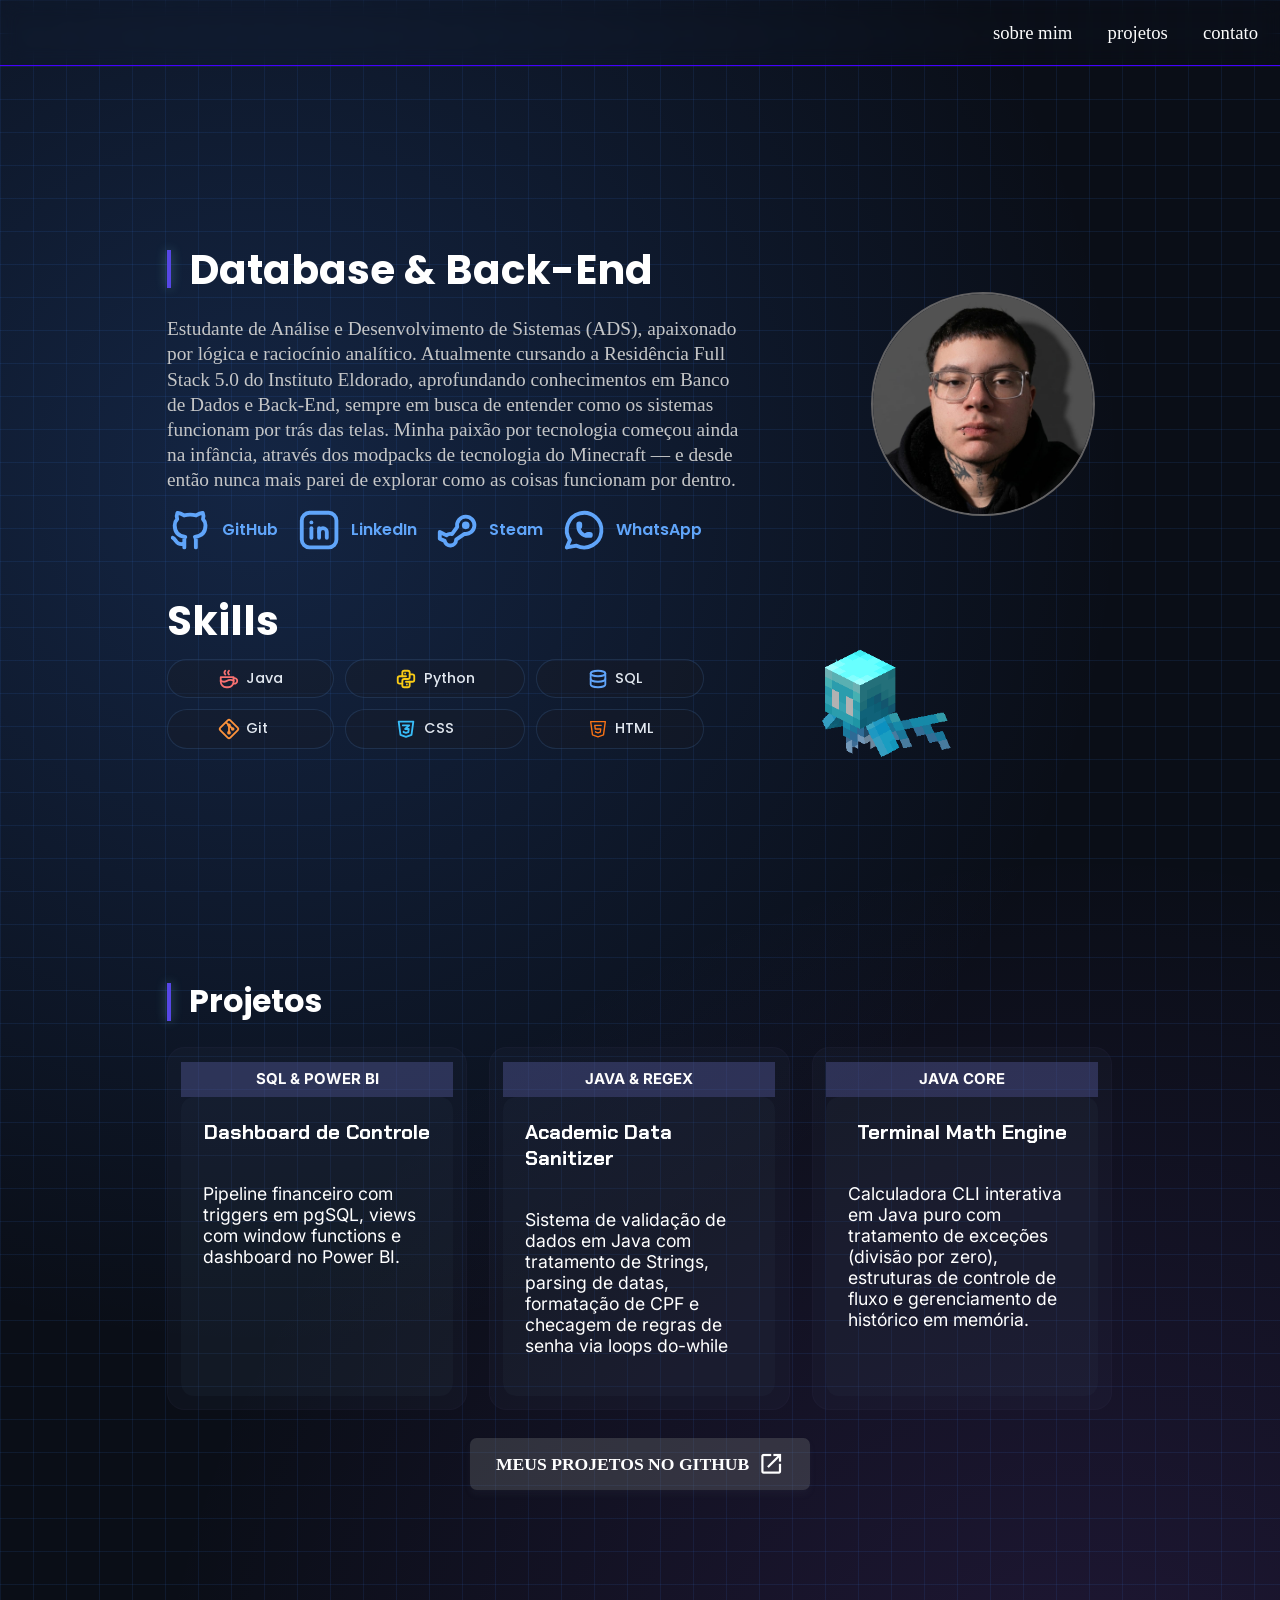
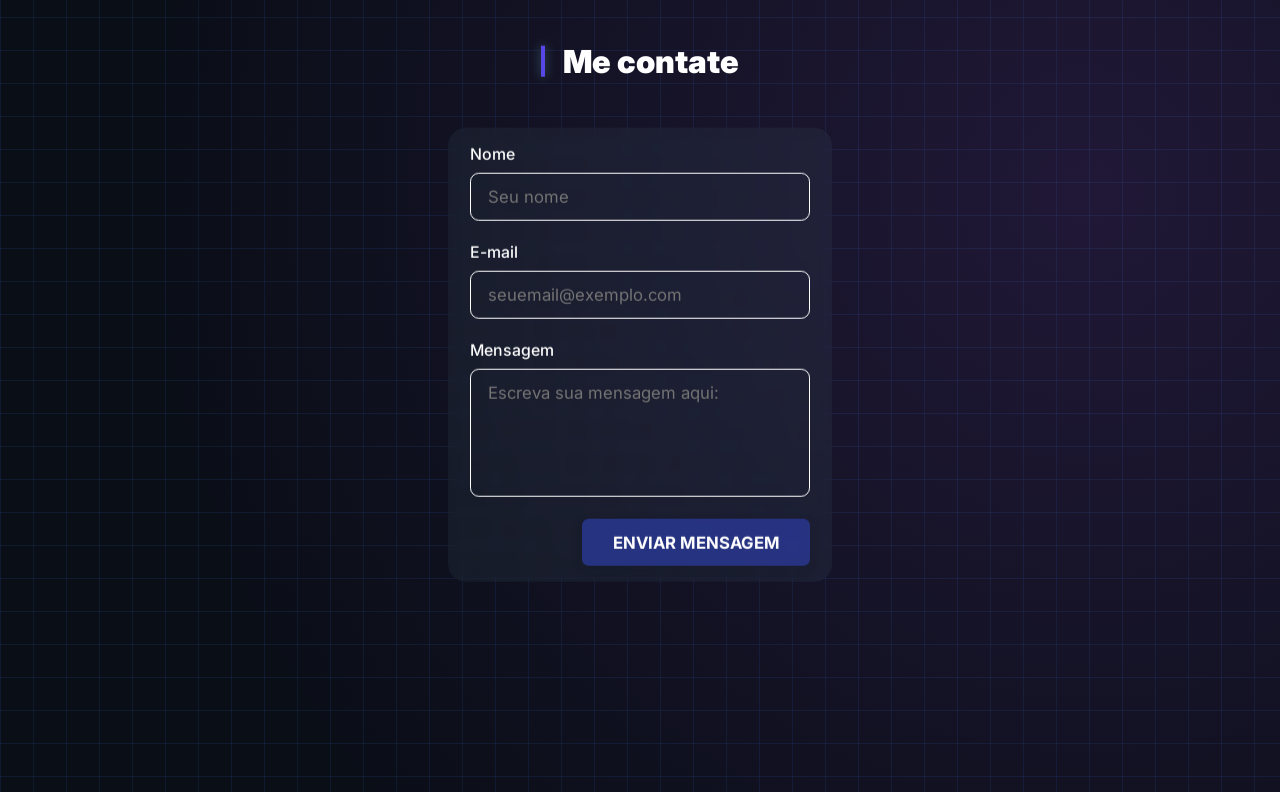
==== commit e09f76c6: "V5-mine" ====
--- a/index.html
+++ b/index.html
@@ -31,6 +31,8 @@
                     coisas funcionam por dentro.</p>
             </div>
 
+            </div>
+
             <div class="redess">
                 <a href="https://github.com/sebstt7" target="_blank" class="redes-active">
                     <svg class="icone-redes" xmlns="http://www.w3.org/2000/svg" width="24" height="24"
@@ -88,7 +90,6 @@
         <section class="perfil-container">
             <img src="img/perfil.jpeg" alt="foto de perfil" class="foto-perfil">
         </section>
-
 
 
         <section class="skills-container">
@@ -178,6 +179,7 @@
                 </div>
             </div>
             </div>
+            <img src="img/sem fundo.gif" alt="mine" class="minecraft-skills">
         </section>
 
     </main>
@@ -197,7 +199,7 @@
                     </div>
                     <div class="card-corpo">
                         <h3>Dashboard de Controle</h3>
-                        <p>Pipeline financeiro com triggers em PL/pgSQL, views com window functions e dashboard no Power
+                        <p>Pipeline financeiro com triggers em pgSQL, views com window functions e dashboard no Power
                             BI.</p>
                     
                     </div>
--- a/index.css
+++ b/index.css
@@ -193,7 +193,7 @@
 
 .icons-skills {
   display: grid;
-  grid-template-columns: repeat(4, auto);
+  grid-template-columns: repeat(3, auto);
   gap: 10px;
   align-items: center;
   margin-top: 5px;
@@ -206,7 +206,7 @@
   background-color: #1a1b234f;
   border: 1px solid rgba(96, 165, 250, 0.15);
   border-radius: 999px;
-  padding: 7px 60px;
+  padding: 7px 45px;
   box-sizing: border-box;
   transition: transform 0.25s ease, border-color 0.25s ease;
 }
@@ -486,4 +486,21 @@
 
 .bnt-enviar:active {
   transform: translateY(0) scale(0.97);
+}
+
+.minecraft-skills {
+
+  width: 140px;
+  height: 140px;
+  flex-shrink: 0;
+  margin-top: 35px;
+  margin-left: 90px;
+  cursor: pointer;
+  transition: filter 0.3s ease, transform 0.2s ease;
+}
+
+.minecraft-skills:active {
+
+  filter: drop-shadow(0 0 15px #00f0ff) drop-shadow(0 0 20px #00a2ff);
+  transform: scale(1.1);
 }
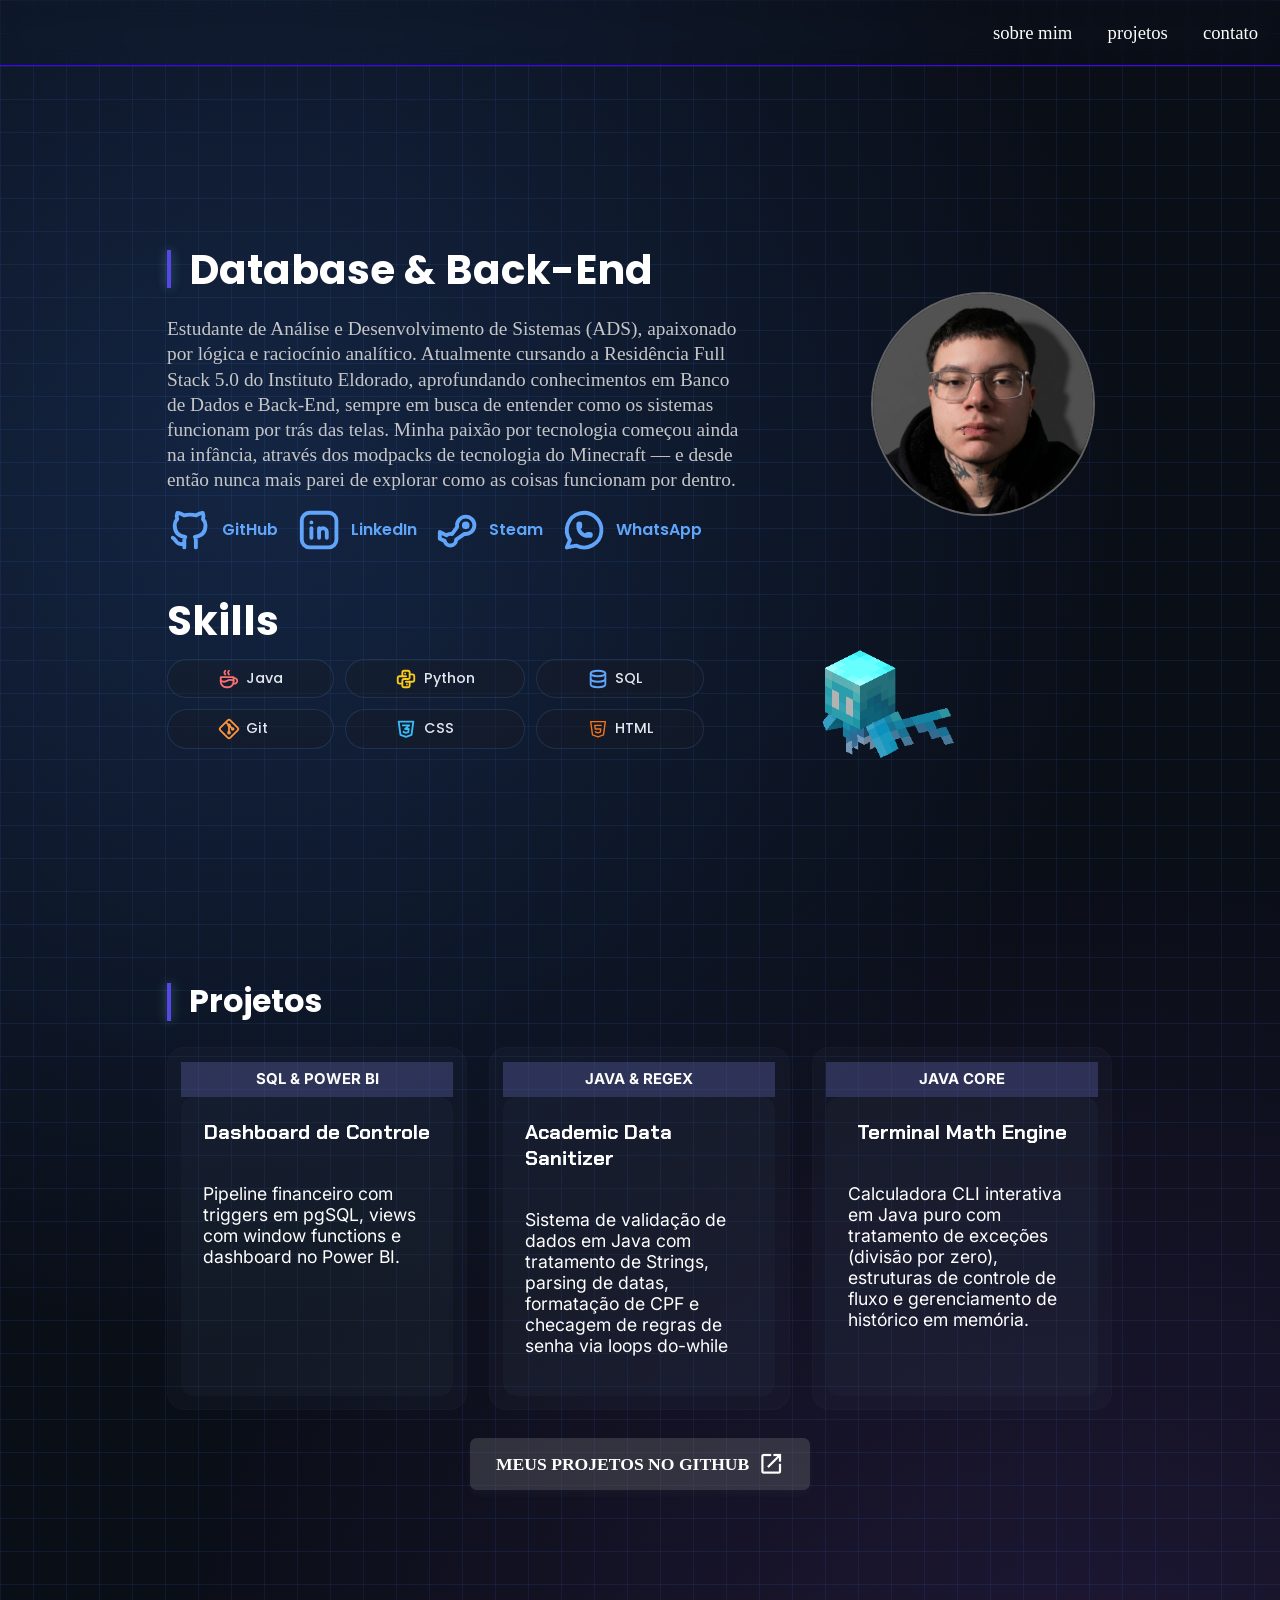
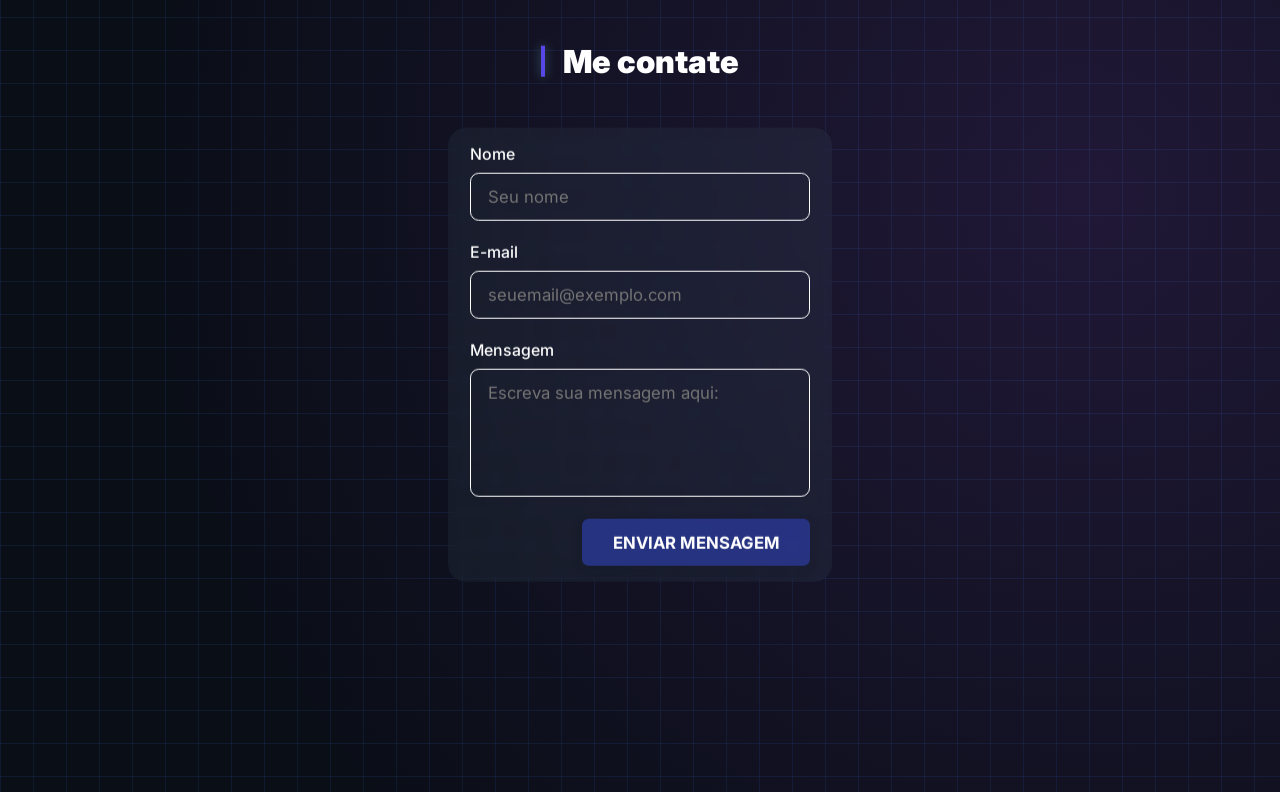
==== commit d19fbf56: "teste2" ====
--- a/index.html
+++ b/index.html
@@ -179,7 +179,7 @@
                 </div>
             </div>
             </div>
-            <img src="img/sem fundo.gif" alt="mine" class="minecraft-skills">
+            <img src="img/sem fundo.gif?v=2" alt="mine" class="minecraft-skills">
         </section>
 
     </main>
--- a/index.css
+++ b/index.css
@@ -503,4 +503,4 @@
 
   filter: drop-shadow(0 0 15px #00f0ff) drop-shadow(0 0 20px #00a2ff);
   transform: scale(1.1);
-}+}
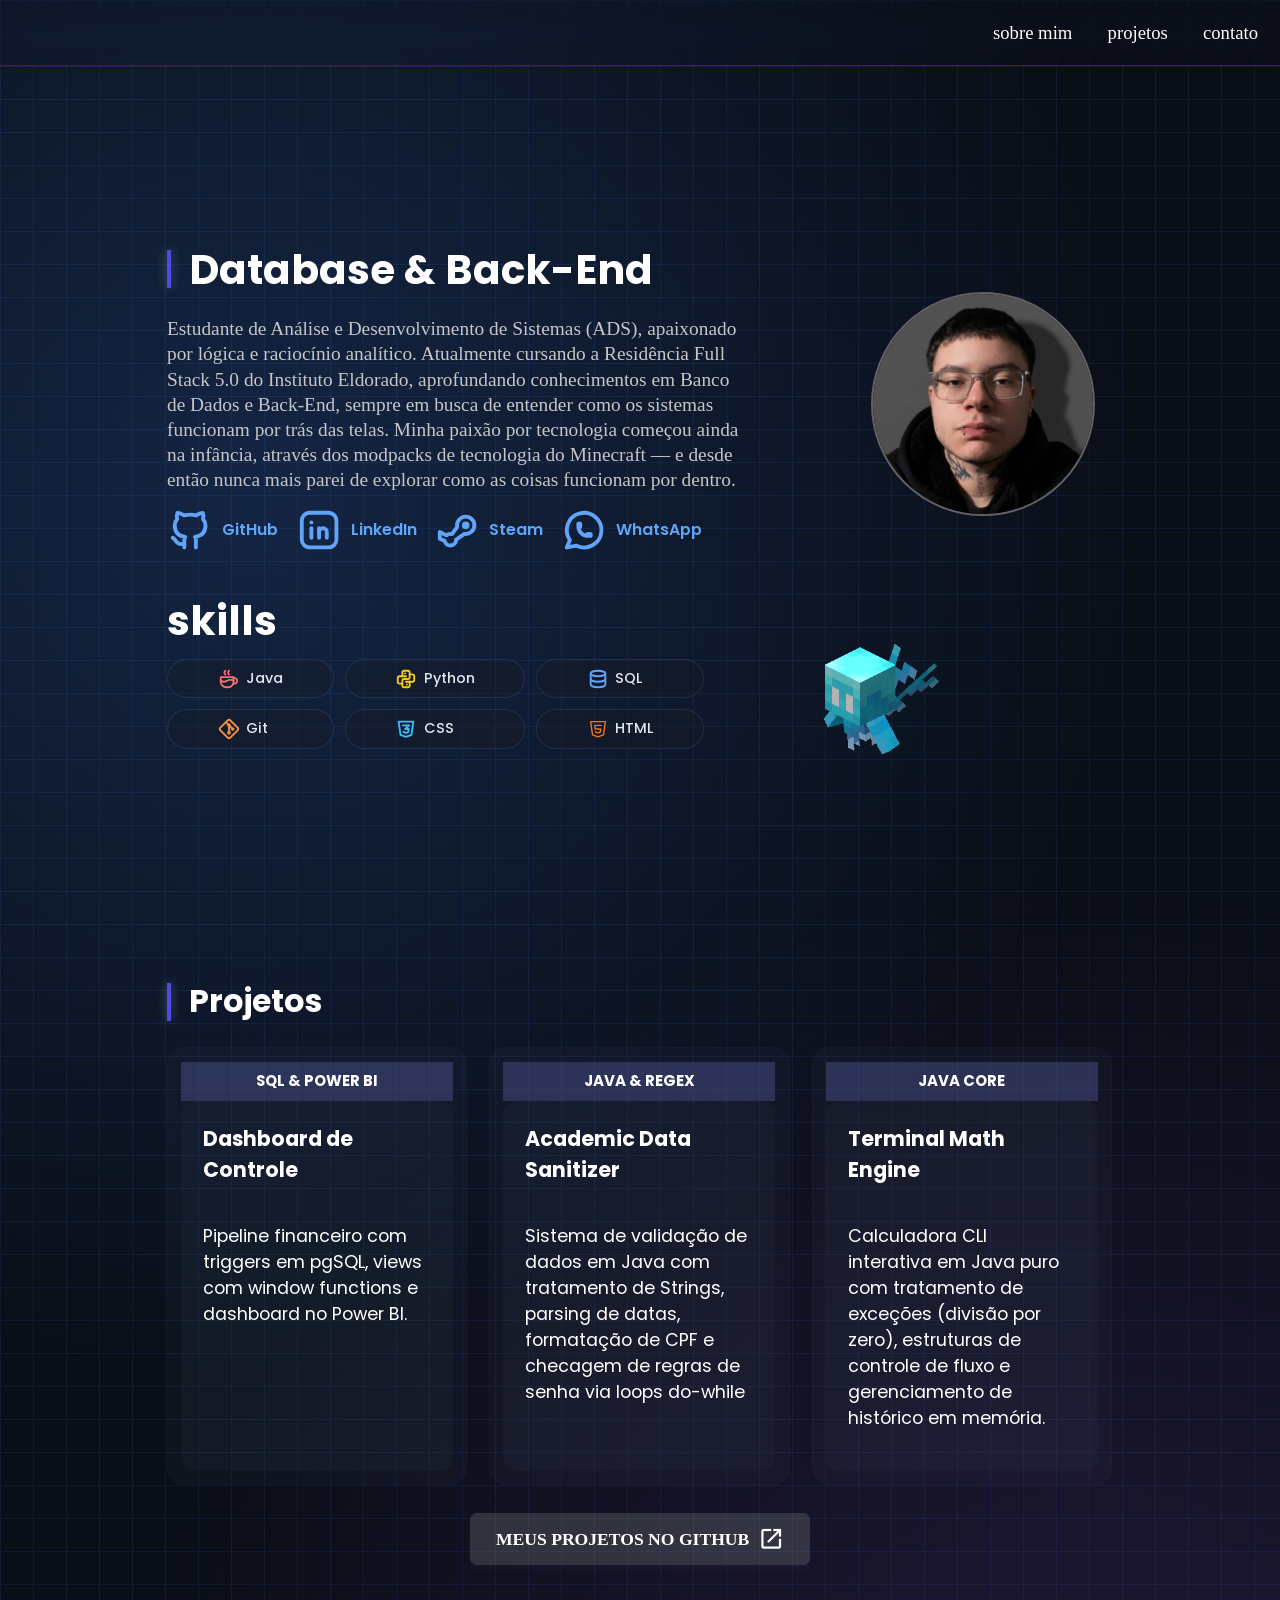
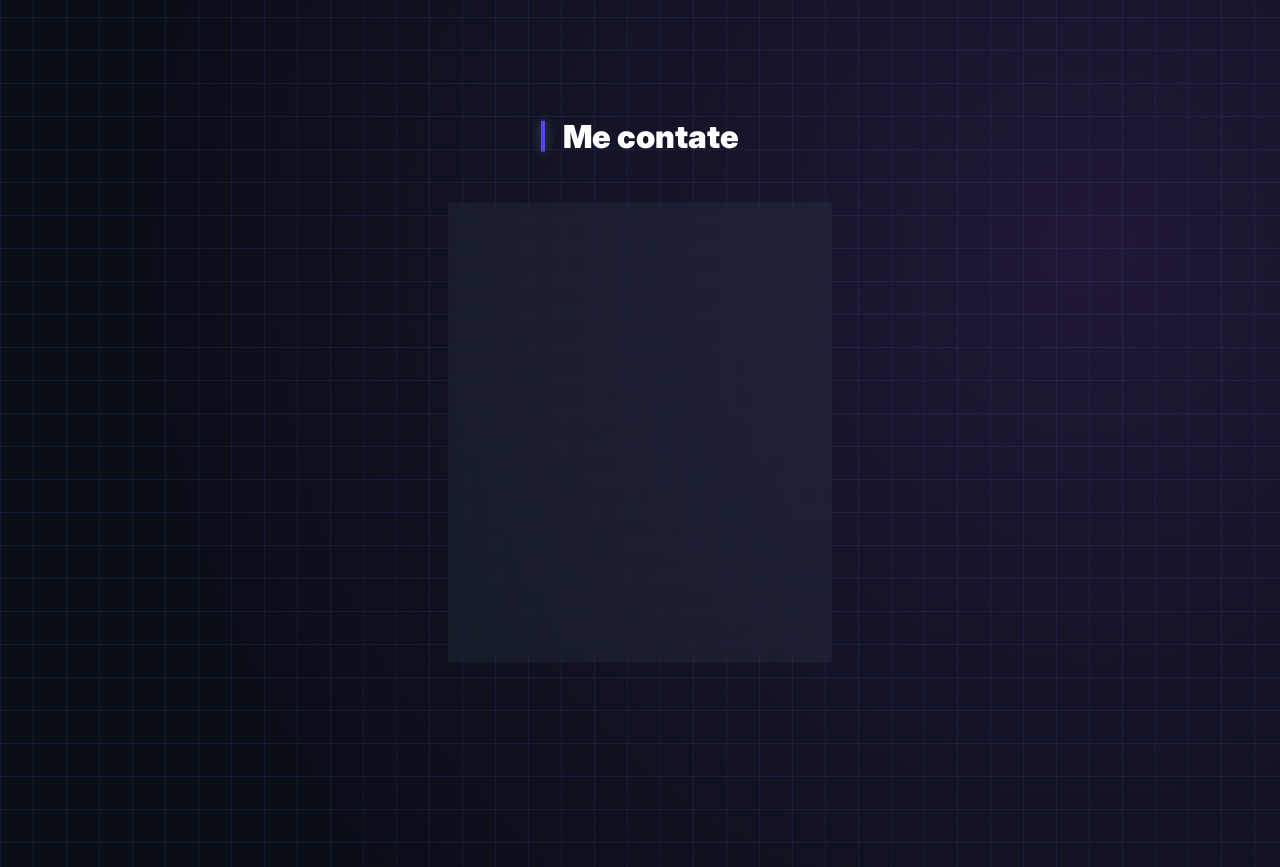
==== commit 58191f33: "skills" ====
--- a/index.html
+++ b/index.html
@@ -94,7 +94,7 @@
 
         <section class="skills-container">
             <div class="skills-wrapper">
-                <h1 class="skills-titulo">Skills</h1>
+                <h1 class="skills-titulo">skills</h1>
                 <div class="icons-skills">
                     <div class="skill-card">
                         <svg class="icon-skill icon-java" xmlns="http://www.w3.org/2000/svg" width="24" height="24"
--- a/index.css
+++ b/index.css
@@ -312,7 +312,7 @@
 
 .card-titulo-topo {
   color: #fdfdfd;
-  font-family: 'Inter', sans-serif;
+  font-family: 'Poppins', sans-serif;
   font-size: 0.85rem;
   font-weight: 700;
   text-transform: uppercase;
@@ -324,7 +324,7 @@
   padding: 20px;
   flex: 1;
   color: #ffffff;
-  font-family: 'Inter', sans-serif;
+  font-family: 'Poppins', sans-serif;
   display: flex;
   flex-direction: column;
   align-items: center;
@@ -333,7 +333,7 @@
 
 .card-corpo h3 {
   margin-top: 0;
-  font-family: 'Chakra Petch', sans-serif;
+  font-family: 'Poppins', sans-serif;
 }
 
 /* Botão GitHub dos Projetos */
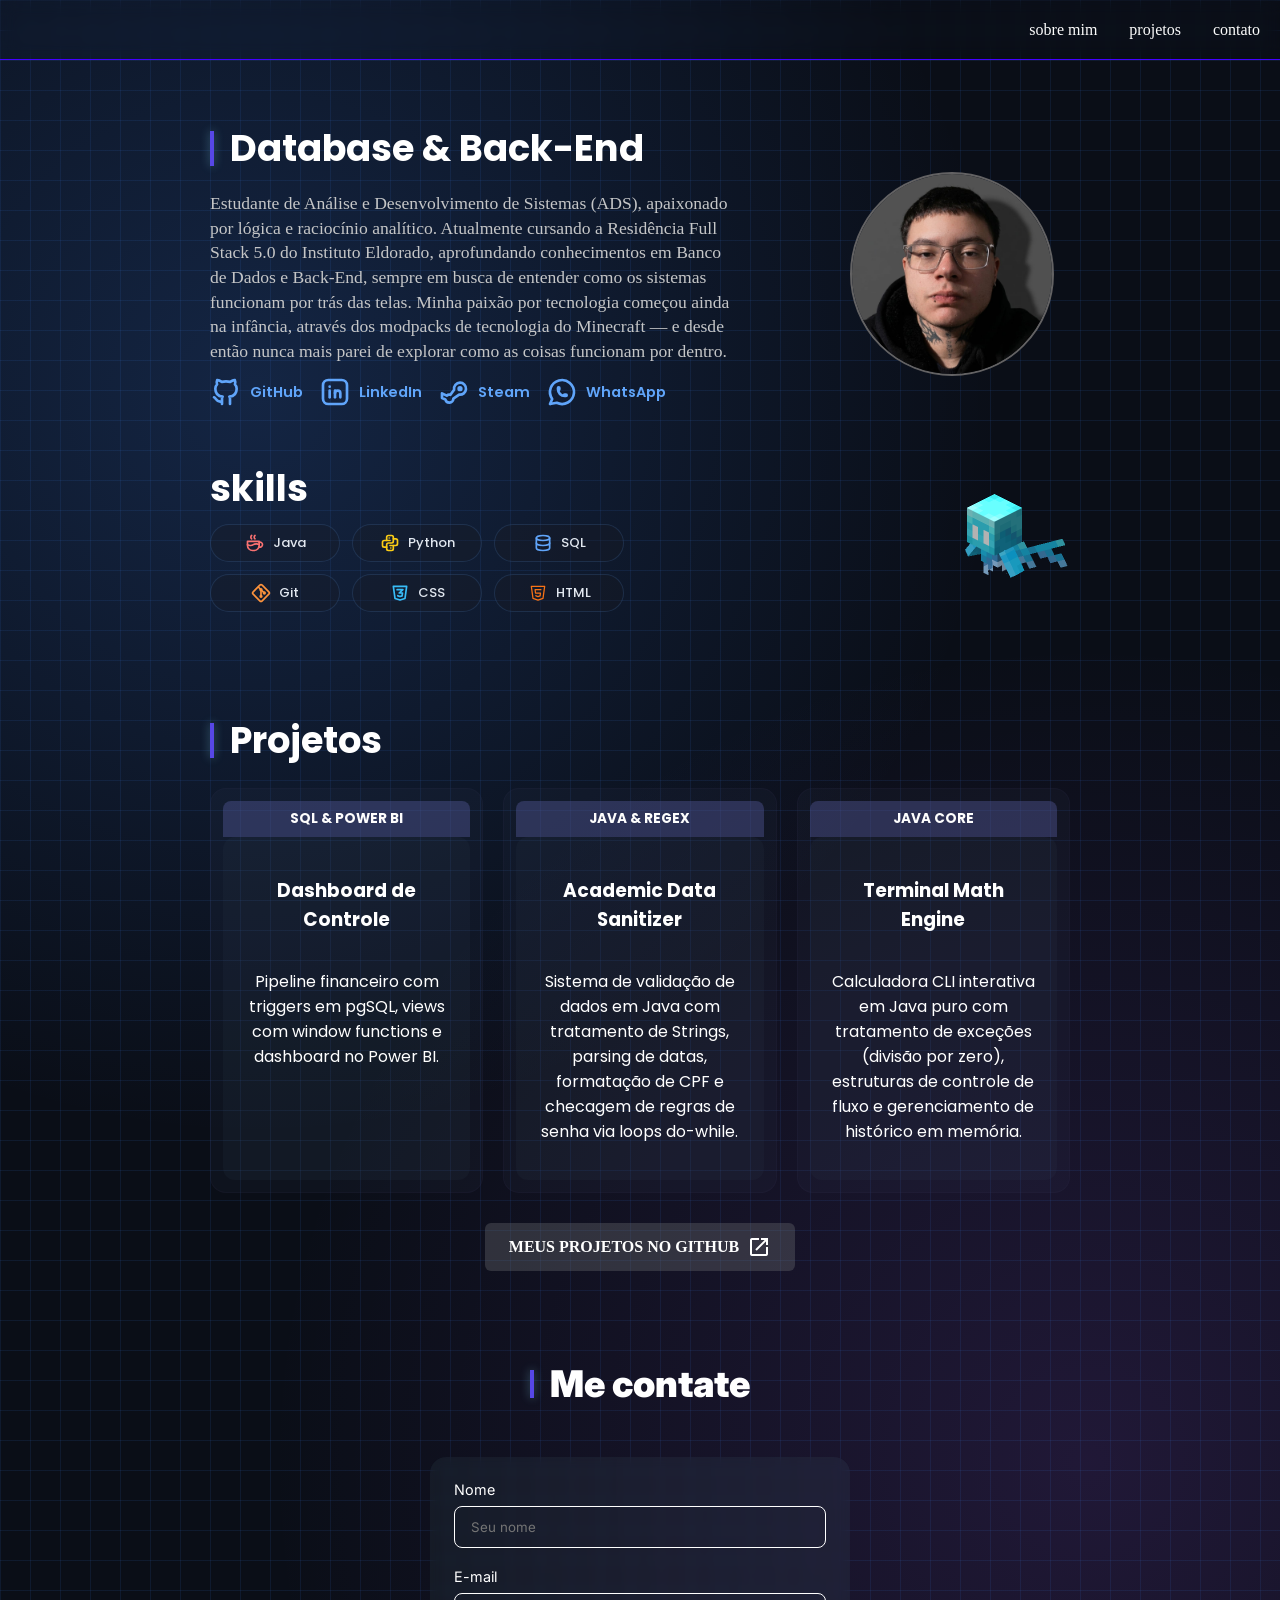
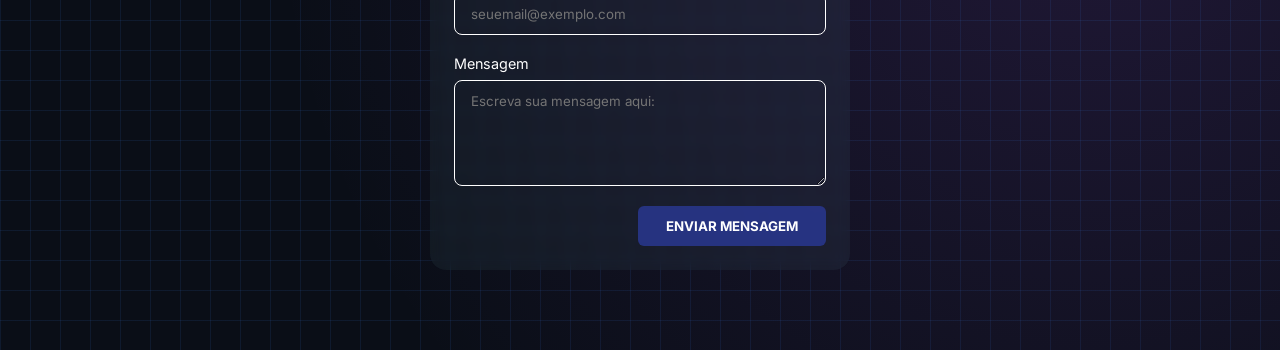
==== commit 069076f2: "resolV1" ====
--- a/index.html
+++ b/index.html
@@ -2,265 +2,241 @@
 <html lang="pt-br">
 
 <head>
-    <meta charset="UTF-8">
-    <link rel="stylesheet" href="index.css">
-    <meta name="viewport" content="width=device-width, initial-scale=1.0">
-    <title>Portfólio | Sebastian Santa Maria</title>
-    <link rel="stylesheet"
-        href="https://fonts.googleapis.com/css2?family=Material+Symbols+Outlined:opsz,wght,FILL,GRAD@20..48,100..700,0..1,-50..200" />
+  <meta charset="UTF-8">
+  <link rel="stylesheet" href="index.css">
+  <meta name="viewport" content="width=device-width, initial-scale=1.0">
+  <title>Portfólio | Sebastian Santa Maria</title>
+  <link rel="stylesheet"
+    href="https://fonts.googleapis.com/css2?family=Material+Symbols+Outlined:opsz,wght,FILL,GRAD@20..48,100..700,0..1,-50..200" />
 </head>
 
 <body>
-    <header class="menu">
-        <nav class="menu-links">
-            <a href="#sobremim" class="menu-item">sobre mim</a>
-            <a href="#projetos" class="menu-item">projetos</a>
-            <a href="#contato" class="menu-item">contato</a>
-        </nav>
-    </header>
-
-    <main>
-        <section id="sobremim" class="info">
-            <div class="subtitulo">
-                <h1>Database & Back-End</h1>
-                <p class="info-contem">Estudante de Análise e Desenvolvimento de Sistemas (ADS), apaixonado por lógica e
-                    raciocínio analítico. Atualmente cursando a Residência Full Stack 5.0 do Instituto Eldorado,
-                    aprofundando conhecimentos em Banco de Dados e Back-End, sempre em busca de entender como os
-                    sistemas funcionam por trás das telas. Minha paixão por tecnologia começou ainda na infância,
-                    através dos modpacks de tecnologia do Minecraft — e desde então nunca mais parei de explorar como as
-                    coisas funcionam por dentro.</p>
-            </div>
-
-            </div>
-
-            <div class="redess">
-                <a href="https://github.com/sebstt7" target="_blank" class="redes-active">
-                    <svg class="icone-redes" xmlns="http://www.w3.org/2000/svg" width="24" height="24"
-                        viewBox="0 0 24 24" fill="none" stroke="currentColor" stroke-width="2" stroke-linecap="round"
-                        stroke-linejoin="round" class="icon icon-tabler icons-tabler-outline icon-tabler-brand-github">
-                        <path stroke="none" d="M0 0h24v24H0z" fill="none" />
-                        <path
-                            d="M9 19c-4.3 1.4 -4.3 -2.5 -6 -3m12 5v-3.5c0 -1 .1 -1.4 -.5 -2c2.8 -.3 5.5 -1.4 5.5 -6a4.6 4.6 0 0 0 -1.3 -3.2a4.2 4.2 0 0 0 -.1 -3.2s-1.1 -.3 -3.5 1.3a12.3 12.3 0 0 0 -6.2 0c-2.4 -1.6 -3.5 -1.3 -3.5 -1.3a4.2 4.2 0 0 0 -.1 3.2a4.6 4.6 0 0 0 -1.3 3.2c0 4.6 2.7 5.7 5.5 6c-.6 .6 -.6 1.2 -.5 2v3.5" />
-                    </svg>
-                    <span>GitHub</span>
-                </a>
-
-                <a href="https://www.linkedin.com/in/sebstt7/" target="_blank" class="redes">
-                    <svg class="icone-redes" xmlns="http://www.w3.org/2000/svg" width="24" height="24"
-                        viewBox="0 0 24 24" fill="none" stroke="currentColor" stroke-width="2" stroke-linecap="round"
-                        stroke-linejoin="round"
-                        class="icon icon-tabler icons-tabler-outline icon-tabler-brand-linkedin">
-                        <path stroke="none" d="M0 0h24v24H0z" fill="none" />
-                        <path d="M8 11v5" />
-                        <path d="M8 8v.01" />
-                        <path d="M12 16v-5" />
-                        <path d="M16 16v-3a2 2 0 1 0 -4 0" />
-                        <path d="M3 7a4 4 0 0 1 4 -4h10a4 4 0 0 1 4 4v10a4 4 0 0 1 -4 4h-10a4 4 0 0 1 -4 -4l0 -10" />
-                    </svg>
-                    <span>LinkedIn</span>
-                </a>
-
-                <a href="https://steamcommunity.com/id/sebstt7/" target="_blank" class="redes">
-                    <svg class="icone-redes" xmlns="http://www.w3.org/2000/svg" width="24" height="24"
-                        viewBox="0 0 24 24" fill="none" stroke="currentColor" stroke-width="2" stroke-linecap="round"
-                        stroke-linejoin="round" class="icon icon-tabler icons-tabler-outline icon-tabler-brand-steam">
-                        <path stroke="none" d="M0 0h24v24H0z" fill="none" />
-                        <path
-                            d="M16.5 5a4.5 4.5 0 1 1 -.653 8.953l-4.347 3.009l0 .038a3 3 0 0 1 -2.824 3l-.176 0a3 3 0 0 1 -2.94 -2.402l-2.56 -1.098v-3.5l3.51 1.755a2.989 2.989 0 0 1 2.834 -.635l2.727 -3.818a4.5 4.5 0 0 1 4.429 -5.302" />
-                        <path d="M15.5 9.5a1 1 0 1 0 2 0a1 1 0 1 0 -2 0" fill="currentColor" />
-                    </svg>
-                    <span>Steam</span>
-                </a>
-
-                <a href="https://wa.me/5551989930416?text=Ol%C3%A1!%20Vi%20seu%20portf%C3%B3lio%20e%20gostaria%20de%20conversar"
-                    target="_blank" class="redes">
-                    <svg class="icone-redes" xmlns="http://www.w3.org/2000/svg" width="24" height="24" viewBox="0 0 24 24" fill="none"
-                        stroke="currentColor" stroke-width="2" stroke-linecap="round" stroke-linejoin="round"
-                        class="icon icon-tabler icons-tabler-outline icon-tabler-brand-whatsapp">
-                        <path stroke="none" d="M0 0h24v24H0z" fill="none" />
-                        <path d="M3 21l1.65 -3.8a9 9 0 1 1 3.4 2.9l-5.05 .9" />
-                        <path
-                            d="M9 10a.5 .5 0 0 0 1 0v-1a.5 .5 0 0 0 -1 0v1a5 5 0 0 0 5 5h1a.5 .5 0 0 0 0 -1h-1a.5 .5 0 0 0 0 1" />
-                    </svg>
-                    <span>WhatsApp</span>
-                </a>
-            </div>
-        </section>
-
-        <section class="perfil-container">
-            <img src="img/perfil.jpeg" alt="foto de perfil" class="foto-perfil">
-        </section>
-
-
-        <section class="skills-container">
-            <div class="skills-wrapper">
-                <h1 class="skills-titulo">skills</h1>
-                <div class="icons-skills">
-                    <div class="skill-card">
-                        <svg class="icon-skill icon-java" xmlns="http://www.w3.org/2000/svg" width="24" height="24"
-                            viewBox="0 0 24 24" fill="none" stroke="currentColor" stroke-width="2"
-                            stroke-linecap="round" stroke-linejoin="round">
-                            <path stroke="none" d="M0 0h24v24H0z" fill="none" />
-                            <path
-                                d="M3 14c.83 .642 2.077 1.017 3.5 1c1.423 .017 2.67 -.358 3.5 -1c.83 -.642 2.077 -1.017 3.5 -1c1.423 -.017 2.67 .358 3.5 1" />
-                            <path d="M8 3a2.4 2.4 0 0 0 -1 2a2.4 2.4 0 0 0 1 2" />
-                            <path d="M12 3a2.4 2.4 0 0 0 -1 2a2.4 2.4 0 0 0 1 2" />
-                            <path d="M3 10h14v5a6 6 0 0 1 -6 6h-2a6 6 0 0 1 -6 -6v-5" />
-                            <path d="M16.746 16.726a3 3 0 1 0 .252 -5.555" />
-                        </svg>
-                        <span class="skill-nome">Java</span>
-                    </div>
-
-                    <div class="skill-card">
-                        <svg class="icon-skill icon-python" xmlns="http://www.w3.org/2000/svg" width="24" height="24"
-                            viewBox="0 0 24 24" fill="none" stroke="currentColor" stroke-width="2"
-                            stroke-linecap="round" stroke-linejoin="round">
-                            <path stroke="none" d="M0 0h24v24H0z" fill="none" />
-                            <path d="M12 9h-7a2 2 0 0 0 -2 2v4a2 2 0 0 0 2 2h3" />
-                            <path d="M12 15h7a2 2 0 0 0 2 -2v-4a2 2 0 0 0 -2 -2h-3" />
-                            <path
-                                d="M8 9v-4a2 2 0 0 1 2 -2h4a2 2 0 0 1 2 2v5a2 2 0 0 1 -2 2h-4a2 2 0 0 0 -2 2v5a2 2 0 0 0 2 2h4a2 2 0 0 0 2 -2v-4" />
-                            <path d="M11 6l0 .01" />
-                            <path d="M13 18l0 .01" />
-                        </svg>
-                        <span class="skill-nome">Python</span>
-                    </div>
-
-                    <div class="skill-card">
-                        <svg class="icon-skill icon-sql" xmlns="http://www.w3.org/2000/svg" width="24" height="24"
-                            viewBox="0 0 24 24" fill="none" stroke="currentColor" stroke-width="2"
-                            stroke-linecap="round" stroke-linejoin="round">
-                            <path stroke="none" d="M0 0h24v24H0z" fill="none" />
-                            <path d="M4 6a8 3 0 1 0 16 0a8 3 0 1 0 -16 0" />
-                            <path d="M4 6v6a8 3 0 0 0 16 0v-6" />
-                            <path d="M4 12v6a8 3 0 0 0 16 0v-6" />
-                        </svg>
-                        <span class="skill-nome">SQL</span>
-                    </div>
-
-                    <div class="skill-card">
-                        <svg class="icon-skill icon-git" xmlns="http://www.w3.org/2000/svg" width="24" height="24"
-                            viewBox="0 0 24 24" fill="none" stroke="currentColor" stroke-width="2"
-                            stroke-linecap="round" stroke-linejoin="round">
-                            <path stroke="none" d="M0 0h24v24H0z" fill="none" />
-                            <path d="M15 12a1 1 0 1 0 2 0a1 1 0 1 0 -2 0" />
-                            <path d="M11 8a1 1 0 1 0 2 0a1 1 0 1 0 -2 0" />
-                            <path d="M11 16a1 1 0 1 0 2 0a1 1 0 1 0 -2 0" />
-                            <path d="M12 15v-6" />
-                            <path d="M15 11l-2 -2" />
-                            <path d="M11 7l-1.9 -1.9" />
-                            <path
-                                d="M13.446 2.6l7.955 7.954a2.045 2.045 0 0 1 0 2.892l-7.955 7.955a2.045 2.045 0 0 1 -2.892 0l-7.955 -7.955a2.045 2.045 0 0 1 0 -2.892l7.955 -7.955a2.045 2.045 0 0 1 2.892 0" />
-                        </svg>
-                        <span class="skill-nome">Git</span>
-                    </div>
-
-                    <div class="skill-card">
-                        <svg class="icon-skill icon-css" xmlns="http://www.w3.org/2000/svg" width="24" height="24"
-                            viewBox="0 0 24 24" fill="none" stroke="currentColor" stroke-width="2"
-                            stroke-linecap="round" stroke-linejoin="round">
-                            <path stroke="none" d="M0 0h24v24H0z" fill="none" />
-                            <path d="M20 4l-2 14.5l-6 2l-6 -2l-2 -14.5l16 0" />
-                            <path d="M8.5 8h7l-4.5 4h4l-.5 3.5l-2.5 .75l-2.5 -.75l-.1 -.5" />
-                        </svg>
-                        <span class="skill-nome">CSS</span>
-                    </div>
-
-                    <div class="skill-card">
-                        <svg class="icon-skill icon-html" xmlns="http://www.w3.org/2000/svg" width="24" height="24"
-                            viewBox="0 0 24 24" fill="none" stroke="currentColor" stroke-width="1.5"
-                            stroke-linecap="round" stroke-linejoin="round">
-                            <path stroke="none" d="M0 0h24v24H0z" fill="none" />
-                            <path d="M20 4l-2 14.5l-6 2l-6 -2l-2 -14.5l16 0" />
-                            <path d="M15.5 8h-7l.5 4h6l-.5 3.5l-2.5 .75l-2.5 -.75l-.1 -.5" />
-                        </svg>
-                        <span class="skill-nome">HTML</span>
-                    </div>
-                </div>
-            </div>
-            </div>
-            <img src="img/sem fundo.gif?v=2" alt="mine" class="minecraft-skills">
-        </section>
-
-    </main>
-
-    <section class="Titulo-total">
-        <h2 id="projetos">Projetos</h2>
-        <section class="Titulo-total">
-
-
-
-
-            <div class="cards-container">
-
-                <div class="card-projeto" tabindex="0">
-                    <div class="card-topo">
-                        <span class="card-titulo-topo">SQL & POWER BI</span>
-                    </div>
-                    <div class="card-corpo">
-                        <h3>Dashboard de Controle</h3>
-                        <p>Pipeline financeiro com triggers em pgSQL, views com window functions e dashboard no Power
-                            BI.</p>
-                    
-                    </div>
-                </div>
-
-                <div class="card-projeto" tabindex="0">
-                    <div class="card-topo">
-                        <span class="card-titulo-topo">JAVA & REGEX</span>
-                    </div>
-
-                    <div class="card-corpo">
-                        <h3>Academic Data Sanitizer</h3>
-                        <p>Sistema de validação de dados em Java com tratamento de Strings, parsing de datas, formatação
-                            de CPF e checagem de regras de senha via loops do-while</p>
-
-                    </div>
-                </div>
-
-                <div class="card-projeto" tabindex="0">
-                    <div class="card-topo">
-                        <span class="card-titulo-topo">JAVA CORE</span>
-                    </div>
-                    <div class="card-corpo">
-                        <h3>Terminal Math Engine</h3>
-                        <p>Calculadora CLI interativa em Java puro com tratamento de exceções (divisão por zero),
-                            estruturas de controle de fluxo e gerenciamento de histórico em memória.</p>
-    
-                    </div>
-                </div>
-            </div>
-
-            <div class="proGit">
-                <a href="https://github.com/sebstt7?tab=repositories" target="_blank">
-                    MEUS PROJETOS NO GITHUB
-                    <span class="material-symbols-outlined">open_in_new</span>
-                </a>
-            </div>
-
-            <section class="contato-container">
-                <div class="titulo-contato">
-                    <h2 id="contato">Me contate</h2>
-                </div>
-                <form action="https://formspree.io/f/xgawqdew" method="post" class="form-contato">
-                    <div class="campo">
-                        <label for="nome">Nome</label>
-                        <input type="text" id="nome" name="nome" placeholder="Seu nome" required>
-                    </div>
-
-                    <div class="campo">
-                        <label for="email">E-mail</label>
-                        <input type="email" id="email" name="email" placeholder="seuemail@exemplo.com" required>
-                    </div>
-
-                    <div class="campo">
-                        <label for="mensagem">Mensagem</label>
-                        <textarea name="mensagem" id="mensagem" rows="5" placeholder="Escreva sua mensagem aqui: "
-                            required></textarea>
-                    </div>
-                    <button type="submit" class="bnt-enviar">ENVIAR MENSAGEM</button>
-                </form>
-            </section>
+  <header class="menu">
+    <nav class="menu-links">
+      <a href="#sobremim" class="menu-item">sobre mim</a>
+      <a href="#projetos" class="menu-item">projetos</a>
+      <a href="#contato" class="menu-item">contato</a>
+    </nav>
+  </header>
+
+  <main>
+    <section id="sobremim" class="info">
+      <div class="subtitulo">
+        <h1>Database & Back-End</h1>
+        <p class="info-contem">Estudante de Análise e Desenvolvimento de Sistemas (ADS), apaixonado por lógica e
+          raciocínio analítico. Atualmente cursando a Residência Full Stack 5.0 do Instituto Eldorado,
+          aprofundando conhecimentos em Banco de Dados e Back-End, sempre em busca de entender como os
+          sistemas funcionam por trás das telas. Minha paixão por tecnologia começou ainda na infância,
+          através dos modpacks de tecnologia do Minecraft — e desde então nunca mais parei de explorar como as
+          coisas funcionam por dentro.</p>
+      </div>
+
+      <div class="redess">
+        <a href="https://github.com/sebstt7" target="_blank" class="redes-active">
+          <svg class="icone-redes" xmlns="http://www.w3.org/2000/svg" width="24" height="24" viewBox="0 0 24 24" fill="none"
+            stroke="currentColor" stroke-width="2" stroke-linecap="round" stroke-linejoin="round">
+            <path stroke="none" d="M0 0h24v24H0z" fill="none" />
+            <path
+              d="M9 19c-4.3 1.4 -4.3 -2.5 -6 -3m12 5v-3.5c0 -1 .1 -1.4 -.5 -2c2.8 -.3 5.5 -1.4 5.5 -6a4.6 4.6 0 0 0 -1.3 -3.2a4.2 4.2 0 0 0 -.1 -3.2s-1.1 -.3 -3.5 1.3a12.3 12.3 0 0 0 -6.2 0c-2.4 -1.6 -3.5 -1.3 -3.5 -1.3a4.2 4.2 0 0 0 -.1 3.2a4.6 4.6 0 0 0 -1.3 3.2c0 4.6 2.7 5.7 5.5 6c-.6 .6 -.6 1.2 -.5 2v3.5" />
+          </svg>
+          <span>GitHub</span>
+        </a>
+
+        <a href="https://www.linkedin.com/in/sebstt7/" target="_blank" class="redes">
+          <svg class="icone-redes" xmlns="http://www.w3.org/2000/svg" width="24" height="24" viewBox="0 0 24 24" fill="none"
+            stroke="currentColor" stroke-width="2" stroke-linecap="round" stroke-linejoin="round">
+            <path stroke="none" d="M0 0h24v24H0z" fill="none" />
+            <path d="M8 11v5" />
+            <path d="M8 8v.01" />
+            <path d="M12 16v-5" />
+            <path d="M16 16v-3a2 2 0 1 0 -4 0" />
+            <path d="M3 7a4 4 0 0 1 4 -4h10a4 4 0 0 1 4 4v10a4 4 0 0 1 -4 4h-10a4 4 0 0 1 -4 -4l0 -10" />
+          </svg>
+          <span>LinkedIn</span>
+        </a>
+
+        <a href="https://steamcommunity.com/id/sebstt7/" target="_blank" class="redes">
+          <svg class="icone-redes" xmlns="http://www.w3.org/2000/svg" width="24" height="24" viewBox="0 0 24 24" fill="none"
+            stroke="currentColor" stroke-width="2" stroke-linecap="round" stroke-linejoin="round">
+            <path stroke="none" d="M0 0h24v24H0z" fill="none" />
+            <path
+              d="M16.5 5a4.5 4.5 0 1 1 -.653 8.953l-4.347 3.009l0 .038a3 3 0 0 1 -2.824 3l-.176 0a3 3 0 0 1 -2.94 -2.402l-2.56 -1.098v-3.5l3.51 1.755a2.989 2.989 0 0 1 2.834 -.635l2.727 -3.818a4.5 4.5 0 0 1 4.429 -5.302" />
+            <path d="M15.5 9.5a1 1 0 1 0 2 0a1 1 0 1 0 -2 0" fill="currentColor" />
+          </svg>
+          <span>Steam</span>
+        </a>
+
+        <a href="https://wa.me/5551989930416?text=Ol%C3%A1!%20Vi%20seu%20portf%C3%B3lio%20e%20gostaria%20de%20conversar"
+          target="_blank" class="redes">
+          <svg class="icone-redes" xmlns="http://www.w3.org/2000/svg" width="24" height="24" viewBox="0 0 24 24" fill="none"
+            stroke="currentColor" stroke-width="2" stroke-linecap="round" stroke-linejoin="round">
+            <path stroke="none" d="M0 0h24v24H0z" fill="none" />
+            <path d="M3 21l1.65 -3.8a9 9 0 1 1 3.4 2.9l-5.05 .9" />
+            <path d="M9 10a.5 .5 0 0 0 1 0v-1a.5 .5 0 0 0 -1 0v1a5 5 0 0 0 5 5h1a.5 .5 0 0 0 0 -1h-1a.5 .5 0 0 0 0 1" />
+          </svg>
+          <span>WhatsApp</span>
+        </a>
+      </div>
+    </section>
+
+    <section class="perfil-container">
+      <img src="img/perfil.jpeg" alt="foto de perfil" class="foto-perfil">
+    </section>
+
+    <section class="skills-container">
+      <div class="skills-wrapper">
+        <h1 class="skills-titulo">skills</h1>
+        <div class="icons-skills">
+          <div class="skill-card">
+            <svg class="icon-skill icon-java" xmlns="http://www.w3.org/2000/svg" width="24" height="24"
+              viewBox="0 0 24 24" fill="none" stroke="currentColor" stroke-width="2" stroke-linecap="round"
+              stroke-linejoin="round">
+              <path stroke="none" d="M0 0h24v24H0z" fill="none" />
+              <path
+                d="M3 14c.83 .642 2.077 1.017 3.5 1c1.423 .017 2.67 -.358 3.5 -1c.83 -.642 2.077 -1.017 3.5 -1c1.423 -.017 2.67 .358 3.5 1" />
+              <path d="M8 3a2.4 2.4 0 0 0 -1 2a2.4 2.4 0 0 0 1 2" />
+              <path d="M12 3a2.4 2.4 0 0 0 -1 2a2.4 2.4 0 0 0 1 2" />
+              <path d="M3 10h14v5a6 6 0 0 1 -6 6h-2a6 6 0 0 1 -6 -6v-5" />
+              <path d="M16.746 16.726a3 3 0 1 0 .252 -5.555" />
+            </svg>
+            <span class="skill-nome">Java</span>
+          </div>
+
+          <div class="skill-card">
+            <svg class="icon-skill icon-python" xmlns="http://www.w3.org/2000/svg" width="24" height="24"
+              viewBox="0 0 24 24" fill="none" stroke="currentColor" stroke-width="2" stroke-linecap="round"
+              stroke-linejoin="round">
+              <path stroke="none" d="M0 0h24v24H0z" fill="none" />
+              <path d="M12 9h-7a2 2 0 0 0 -2 2v4a2 2 0 0 0 2 2h3" />
+              <path d="M12 15h7a2 2 0 0 0 2 -2v-4a2 2 0 0 0 -2 -2h-3" />
+              <path
+                d="M8 9v-4a2 2 0 0 1 2 -2h4a2 2 0 0 1 2 2v5a2 2 0 0 1 -2 2h-4a2 2 0 0 0 -2 2v5a2 2 0 0 0 2 2h4a2 2 0 0 0 2 -2v-4" />
+              <path d="M11 6l0 .01" />
+              <path d="M13 18l0 .01" />
+            </svg>
+            <span class="skill-nome">Python</span>
+          </div>
+
+          <div class="skill-card">
+            <svg class="icon-skill icon-sql" xmlns="http://www.w3.org/2000/svg" width="24" height="24"
+              viewBox="0 0 24 24" fill="none" stroke="currentColor" stroke-width="2" stroke-linecap="round"
+              stroke-linejoin="round">
+              <path stroke="none" d="M0 0h24v24H0z" fill="none" />
+              <path d="M4 6a8 3 0 1 0 16 0a8 3 0 1 0 -16 0" />
+              <path d="M4 6v6a8 3 0 0 0 16 0v-6" />
+              <path d="M4 12v6a8 3 0 0 0 16 0v-6" />
+            </svg>
+            <span class="skill-nome">SQL</span>
+          </div>
+
+          <div class="skill-card">
+            <svg class="icon-skill icon-git" xmlns="http://www.w3.org/2000/svg" width="24" height="24"
+              viewBox="0 0 24 24" fill="none" stroke="currentColor" stroke-width="2" stroke-linecap="round"
+              stroke-linejoin="round">
+              <path stroke="none" d="M0 0h24v24H0z" fill="none" />
+              <path d="M15 12a1 1 0 1 0 2 0a1 1 0 1 0 -2 0" />
+              <path d="M11 8a1 1 0 1 0 2 0a1 1 0 1 0 -2 0" />
+              <path d="M11 16a1 1 0 1 0 2 0a1 1 0 1 0 -2 0" />
+              <path d="M12 15v-6" />
+              <path d="M15 11l-2 -2" />
+              <path d="M11 7l-1.9 -1.9" />
+              <path
+                d="M13.446 2.6l7.955 7.954a2.045 2.045 0 0 1 0 2.892l-7.955 7.955a2.045 2.045 0 0 1 -2.892 0l-7.955 -7.955a2.045 2.045 0 0 1 0 -2.892l7.955 -7.955a2.045 2.045 0 0 1 2.892 0" />
+            </svg>
+            <span class="skill-nome">Git</span>
+          </div>
+
+          <div class="skill-card">
+            <svg class="icon-skill icon-css" xmlns="http://www.w3.org/2000/svg" width="24" height="24"
+              viewBox="0 0 24 24" fill="none" stroke="currentColor" stroke-width="2" stroke-linecap="round"
+              stroke-linejoin="round">
+              <path stroke="none" d="M0 0h24v24H0z" fill="none" />
+              <path d="M20 4l-2 14.5l-6 2l-6 -2l-2 -14.5l16 0" />
+              <path d="M8.5 8h7l-4.5 4h4l-.5 3.5l-2.5 .75l-2.5 -.75l-.1 -.5" />
+            </svg>
+            <span class="skill-nome">CSS</span>
+          </div>
+
+          <div class="skill-card">
+            <svg class="icon-skill icon-html" xmlns="http://www.w3.org/2000/svg" width="24" height="24"
+              viewBox="0 0 24 24" fill="none" stroke="currentColor" stroke-width="1.5" stroke-linecap="round"
+              stroke-linejoin="round">
+              <path stroke="none" d="M0 0h24v24H0z" fill="none" />
+              <path d="M20 4l-2 14.5l-6 2l-6 -2l-2 -14.5l16 0" />
+              <path d="M15.5 8h-7l.5 4h6l-.5 3.5l-2.5 .75l-2.5 -.75l-.1 -.5" />
+            </svg>
+            <span class="skill-nome">HTML</span>
+          </div>
+        </div>
+      </div>
+      <img src="img/sem fundo.gif?v=2" alt="mine" class="minecraft-skills">
+    </section>
+  </main>
+
+  <section class="Titulo-total">
+    <h2 id="projetos">Projetos</h2>
+    <div class="cards-container">
+      <div class="card-projeto" tabindex="0">
+        <div class="card-topo">
+          <span class="card-titulo-topo">SQL & POWER BI</span>
+        </div>
+        <div class="card-corpo">
+          <h3>Dashboard de Controle</h3>
+          <p>Pipeline financeiro com triggers em pgSQL, views com window functions e dashboard no Power BI.</p>
+        </div>
+      </div>
+
+      <div class="card-projeto" tabindex="0">
+        <div class="card-topo">
+          <span class="card-titulo-topo">JAVA & REGEX</span>
+        </div>
+        <div class="card-corpo">
+          <h3>Academic Data Sanitizer</h3>
+          <p>Sistema de validação de dados em Java com tratamento de Strings, parsing de datas, formatação de CPF e checagem de regras de senha via loops do-while.</p>
+        </div>
+      </div>
+
+      <div class="card-projeto" tabindex="0">
+        <div class="card-topo">
+          <span class="card-titulo-topo">JAVA CORE</span>
+        </div>
+        <div class="card-corpo">
+          <h3>Terminal Math Engine</h3>
+          <p>Calculadora CLI interativa em Java puro com tratamento de exceções (divisão por zero), estruturas de controle de fluxo e gerenciamento de histórico em memória.</p>
+        </div>
+      </div>
+    </div>
+
+    <div class="proGit">
+      <a href="https://github.com/sebstt7?tab=repositories" target="_blank">
+        MEUS PROJETOS NO GITHUB
+        <span class="material-symbols-outlined">open_in_new</span>
+      </a>
+    </div>
+
+    <section class="contato-container">
+      <div class="titulo-contato">
+        <h2 id="contato">Me contate</h2>
+      </div>
+      <form action="https://formspree.io/f/xgawqdew" method="post" class="form-contato">
+        <div class="campo">
+          <label for="nome">Nome</label>
+          <input type="text" id="nome" name="nome" placeholder="Seu nome" required>
+        </div>
+
+        <div class="campo">
+          <label for="email">E-mail</label>
+          <input type="email" id="email" name="email" placeholder="seuemail@exemplo.com" required>
+        </div>
+
+        <div class="campo">
+          <label for="mensagem">Mensagem</label>
+          <textarea name="mensagem" id="mensagem" rows="5" placeholder="Escreva sua mensagem aqui: " required></textarea>
+        </div>
+        <button type="submit" class="bnt-enviar">ENVIAR MENSAGEM</button>
+      </form>
+    </section>
+  </section>
 </body>
 
 </html>
--- a/index.css
+++ b/index.css
@@ -8,7 +8,8 @@
 }
 
 body {
-  zoom: 1.1;
+  margin: 0;
+  padding: 0;
   background: #0a0e17;
   background-image:
     linear-gradient(rgba(59, 130, 246, 0.10) 1px, transparent 1px),
@@ -44,13 +45,29 @@
 .menu-item {
   color: #fcfcfc;
   text-decoration: none;
-  font-size: 17px;
-  font-weight: 100;
+  font-size: 1rem;
+  font-weight: 400;
   transition: color 0.4s ease;
 }
 
 .menu-item:hover {
   color: #a855f7;
+}
+
+/* MAIN / LAYOUT */
+main {
+  max-width: 900px;
+  margin: 120px auto 0 auto;
+  padding: 0 20px;
+  display: grid;
+  grid-template-columns: 1fr 220px;
+  grid-template-areas: 
+    "info    foto"
+    "redess  foto"
+    "skills  skills";
+  gap: 20px 25px;
+  align-items: center;
+  box-sizing: border-box;
 }
 
 /* INFORMAÇÕES */
@@ -67,14 +84,13 @@
 }
 
 #sobremim {
-  scroll-margin-top: 229px;
+  scroll-margin-top: 100px;
 }
 
 .subtitulo h1 {
-  margin-top: 0;
-  margin-bottom: 0;
+  margin: 0;
   font-family: 'Poppins', sans-serif;
-  font-size: 2.3rem;
+  font-size: clamp(1.8rem, 4vw, 2.3rem);
   display: flex;
   align-items: center;
   gap: 16px;
@@ -90,37 +106,22 @@
   box-shadow: 0 0 10px #80d8ee66;
 }
 
-main {
-  max-width: 900px;
-  margin: 217px auto 0 auto;
-  padding: 0 20px;
-  display: grid;
-  grid-template-columns: 1fr 220px;
-  grid-template-areas: 
-    "info    foto"
-    "redess  foto"
-    "skills  skills";
-  gap: 15px 25px;
-  align-items: center;
-  box-sizing: border-box;
-}
-
 .info-contem {
   margin-top: 15px;
   margin-bottom: 0;
-  font-size: 1.10rem;
-  line-height: 1.3;
+  font-size: clamp(0.95rem, 1.5vw, 1.1rem);
+  line-height: 1.4;
   max-width: 520px;
   color: #c5c6c7;
 }
 
-/* Redes Sociais */
+/* REDES SOCIAIS */
 .redess {
   grid-area: redess;
   display: flex;
+  flex-wrap: wrap;
   gap: 16px;
   margin-top: 13px;
-  padding-left: 0;
 }
 
 .perfil-container {
@@ -147,12 +148,11 @@
   display: flex;
   flex-direction: row;
   align-items: center;
-  justify-content: center;
-  text-decoration: none;
   gap: 8px;
   color: #60a5fa;
   font-family: 'Poppins', sans-serif;
   font-size: 0.90rem;
+  text-decoration: none;
   transition: color 0.2s ease, transform 0.2s ease;
   font-weight: 600;
 }
@@ -164,17 +164,19 @@
 }
 
 .icone-redes {
-  width: 42px;
-  height: 42px;
-  display: block;
+  width: 32px;
+  height: 32px;
 }
 
 /* SEÇÃO SKILLS */
 .skills-container {
   grid-area: skills;
   display: flex;
-  justify-content: flex-start;
-  margin-top: 2px;
+  align-items: center;
+  justify-content: space-between;
+  gap: 20px;
+  width: 100%;
+  margin-top: 10px;
 }
 
 .skills-wrapper {
@@ -185,28 +187,28 @@
 
 .skills-titulo {
   font-family: 'Poppins', monospace;
-  font-size: 2.3rem;
-  color: #ffffff;
-  margin-bottom: 2px;
+  font-size: clamp(1.8rem, 3.5vw, 2.3rem);
+  color: #ffffff;
+  margin-bottom: 8px;
   margin-top: 2px;
 }
 
 .icons-skills {
   display: grid;
-  grid-template-columns: repeat(3, auto);
-  gap: 10px;
-  align-items: center;
-  margin-top: 5px;
+  grid-template-columns: repeat(3, minmax(130px, auto));
+  gap: 12px;
+  align-items: center;
 }
 
 .skill-card {
   display: flex;
   align-items: center;
-  gap: 6px;
+  justify-content: center;
+  gap: 8px;
   background-color: #1a1b234f;
   border: 1px solid rgba(96, 165, 250, 0.15);
   border-radius: 999px;
-  padding: 7px 45px;
+  padding: 8px 24px;
   box-sizing: border-box;
   transition: transform 0.25s ease, border-color 0.25s ease;
 }
@@ -236,20 +238,37 @@
 .icon-css { color: #38bdf8; }
 .icon-html { color: #f97316; }
 
+.minecraft-skills {
+  width: 120px;
+  height: auto;
+  flex-shrink: 0;
+  margin: 0;
+  cursor: pointer;
+  transition: filter 0.3s ease, transform 0.2s ease;
+}
+
+.minecraft-skills:active {
+  filter: drop-shadow(0 0 15px #00f0ff) drop-shadow(0 0 20px #00a2ff);
+  transform: scale(1.1);
+}
+
 /* PROJETOS & CARDS */
+.Titulo-total {
+  max-width: 900px;
+  margin: 0 auto;
+  padding: 0 20px;
+  box-sizing: border-box;
+}
+
 #projetos {
-  scroll-margin-top: 190px;
+  scroll-margin-top: 100px;
   color: #ffffff;
   font-family: 'Poppins', sans-serif;
-  font-size: 1.8rem;
-  margin: 180px auto 20px auto;
-  max-width: 900px;
-  padding: 0 20px;
-  display: flex;
-  align-items: center;
-  justify-content: flex-start;
+  font-size: clamp(1.8rem, 3.5vw, 2.3rem);
+  margin: 100px 0 20px 0;
+  display: flex;
+  align-items: center;
   gap: 16px;
-  box-sizing: border-box;
 }
 
 #projetos:before {
@@ -261,41 +280,26 @@
   box-shadow: 0 0 10px #80d8ee66;
 }
 
-
 .cards-container {
-  display: flex;
-  justify-content: flex-start; 
+  display: grid;
+  grid-template-columns: repeat(auto-fit, minmax(260px, 1fr));
   gap: 20px;
-  flex-wrap: wrap;
   width: 100%;
-  max-width: 900px;
-  margin: 0 auto;
-  padding: 0 20px;
-  box-sizing: border-box;
 }
 
 .card-projeto {
-  flex: 1 1 260px;
-  max-width: 273px;
-  min-height: auto;
   background-color: #3c415a1c;
   border: 1px solid #443c5a1c;
   border-radius: 16px;
   padding: 12px;
-  box-sizing: border-box;
   display: flex;
   flex-direction: column;
   transition: transform 0.25s ease, border-color 0.25s ease, box-shadow 0.25s ease;
   cursor: pointer;
-  outline: none;
-  position: relative;
-  z-index: 1;
-}
-
-/* Hover padronizado e limpo sem deformar a largura */
+}
+
 .card-projeto:hover {
   transform: translateY(-6px);
-  z-index: 10;
   border-color: #0a77f34f;
   box-shadow: 0 10px 25px rgba(75, 109, 116, 0.288), 0 0 12px rgba(180, 230, 0, 0.2);
 }
@@ -308,6 +312,7 @@
   align-items: center;
   justify-content: center;
   background-color: #555a996b;
+  border-radius: 8px 8px 0 0;
 }
 
 .card-titulo-topo {
@@ -328,22 +333,14 @@
   display: flex;
   flex-direction: column;
   align-items: center;
-}
-
-
-.card-corpo h3 {
-  margin-top: 0;
-  font-family: 'Poppins', sans-serif;
-}
-
-/* Botão GitHub dos Projetos */
+  text-align: center;
+}
+
 .proGit {
   display: flex;
   justify-content: center;
   align-items: center;
-  height: 80px;
-  text-align: center;
-  margin-top: 9px;
+  margin-top: 30px;
 }
 
 .proGit a {
@@ -356,37 +353,28 @@
   text-decoration: none;
   font-weight: bold;
   border-radius: 6px;
-  transition: transform 0.15s ease, background-color 0.15s ease, box-shadow 0.15s ease;
-  box-shadow: 0 4px 6px #3c4b5a1c;
-  z-index: 20;
+  transition: transform 0.15s ease, background-color 0.15s ease;
 }
 
 .proGit a:hover {
   background-color: #3230868e;
   transform: translateY(-2px);
-  box-shadow: 0 6px 12px rgba(0, 0, 0, 0.15);
-}
-
-.proGit a:active {
-  transform: translateY(0) scale(0.96);
-  box-shadow: 0 2px 4px rgba(0, 0, 0, 0.1);
-}
-
-/* SEÇÃO CONTATO e FORMULÁRIO */
-.titulo-contato {
-  display: flex;
-  justify-content: center;
-  margin-top: 14%;
-  width: 100%;
-  margin-left: 0;
+}
+
+/* CONTATO */
+.contato-container {
+  margin-top: 60px;
+  padding-bottom: 80px;
+  display: flex;
+  flex-direction: column;
+  align-items: center;
 }
 
 .titulo-contato h2 {
   font-family: 'Inter', sans-serif;
   font-weight: 900;
-  margin-bottom: 3px;
-  color: #ffffff;
-  font-size: 1.8rem;
+  color: #ffffff;
+  font-size: clamp(1.8rem, 3.5vw, 2.3rem);
   display: flex;
   align-items: center;
   gap: 16px;
@@ -398,18 +386,7 @@
   width: 4px;
   height: 28px;
   background-color: #5747e6;
-   box-shadow: 0 0 10px #80d8ee66;
-}
-
-.contato-container {
-  margin-top: 0;
-  margin-left: 0;
-  transform: translateY(-63px);
-  padding-bottom: 80px;
-  display: flex;
-  flex-direction: column;
-  text-align: left;
-  align-items: center;
+  box-shadow: 0 0 10px #80d8ee66;
 }
 
 .form-contato {
@@ -419,10 +396,11 @@
   display: flex;
   flex-direction: column;
   gap: 20px;
-  width: 27%;
+  width: 100%;
   max-width: 420px;
-  padding: 15px 20px;
-  margin: 40px;
+  padding: 24px;
+  box-sizing: border-box;
+  margin-top: 20px;
 }
 
 .campo {
@@ -435,7 +413,6 @@
   color: #ffffff;
   font-family: 'Inter', sans-serif;
   font-size: 0.9rem;
-  font-weight: 500;
 }
 
 .campo input,
@@ -447,10 +424,8 @@
   padding: 12px 16px;
   color: #ffffff;
   font-family: 'Inter', sans-serif;
-  font-size: 0.95rem;
   box-sizing: border-box;
   outline: none;
-  transition: border-color 0.2s ease, box-shadow 0.2s ease;
 }
 
 .campo input:focus,
@@ -459,48 +434,128 @@
   box-shadow: 0 0 8px #0750b1;
 }
 
-.campo textarea {
-  resize: none;
-}
-
 .bnt-enviar {
   align-self: flex-end;
   padding: 12px 28px;
   background-color: #2b3c9ebe;
   color: #ffffff;
   font-family: 'Inter', sans-serif;
-  font-size: 0.95rem;
   font-weight: bold;
   border: none;
   border-radius: 6px;
   cursor: pointer;
-  transition: transform 0.15s ease, background-color 0.15s ease, box-shadow 0.15s ease;
-  box-shadow: 0 4px 10px rgba(9, 29, 32, 0.15);
+  transition: transform 0.15s ease, background-color 0.15s ease;
 }
 
 .bnt-enviar:hover {
   background-color: #00ecfd4b;
   transform: translateY(-2px);
-  box-shadow: 0 6px 14px rgba(116, 206, 233, 0.3);
-}
-
-.bnt-enviar:active {
-  transform: translateY(0) scale(0.97);
-}
-
-.minecraft-skills {
-
-  width: 140px;
-  height: 140px;
-  flex-shrink: 0;
-  margin-top: 35px;
-  margin-left: 90px;
-  cursor: pointer;
-  transition: filter 0.3s ease, transform 0.2s ease;
-}
-
-.minecraft-skills:active {
-
-  filter: drop-shadow(0 0 15px #00f0ff) drop-shadow(0 0 20px #00a2ff);
-  transform: scale(1.1);
-}
+}
+
+/* ==========================================================================
+   MEDIA QUERIES (DISPOSITIVOS MÓVEIS)
+   ========================================================================== */
+@media (max-width: 768px) {
+  .menu {
+    justify-content: center;
+  }
+
+  main {
+    margin-top: 90px;
+    grid-template-columns: 1fr;
+    grid-template-areas: 
+      "foto"
+      "info"
+      "redess"
+      "skills";
+    text-align: center;
+  }
+
+  .subtitulo {
+    align-items: center;
+  }
+
+  .subtitulo h1::before {
+    display: none;
+  }
+
+  .perfil-container {
+    justify-content: center;
+  }
+
+  .redess {
+    justify-content: center;
+  }
+
+  .skills-container {
+    flex-direction: column;
+    align-items: center;
+  }
+
+  .skills-wrapper {
+    align-items: center;
+  }
+
+  .icons-skills {
+    grid-template-columns: repeat(2, 1fr);
+  }
+
+  #projetos {
+    justify-content: center;
+  }
+
+  #projetos:before {
+    display: none;
+  }
+
+  .titulo-contato h2::before {
+    display: none;
+  }
+}
+
+/* ==========================================================================
+   MEDIA QUERIES (TELAS GRANDES / TVs DE 32" A 70"+)
+   ========================================================================== */
+@media (min-width: 1600px) {
+  main, .Titulo-total {
+    max-width: 1400px;
+  }
+
+  main {
+    grid-template-columns: 1fr 300px;
+    gap: 40px;
+    margin-top: 180px;
+  }
+
+  .foto-perfil {
+    width: 280px;
+    height: 280px;
+  }
+
+  .icons-skills {
+    grid-template-columns: repeat(3, minmax(180px, auto));
+    gap: 16px;
+  }
+
+  .skill-card {
+    padding: 12px 32px;
+  }
+
+  .skill-nome {
+    font-size: 1.1rem;
+  }
+
+  .minecraft-skills {
+    width: 160px;
+  }
+
+  .cards-container {
+    grid-template-columns: repeat(3, 1fr);
+    gap: 30px;
+  }
+
+  .form-contato {
+    max-width: 600px;
+    padding: 35px;
+  }
+}
